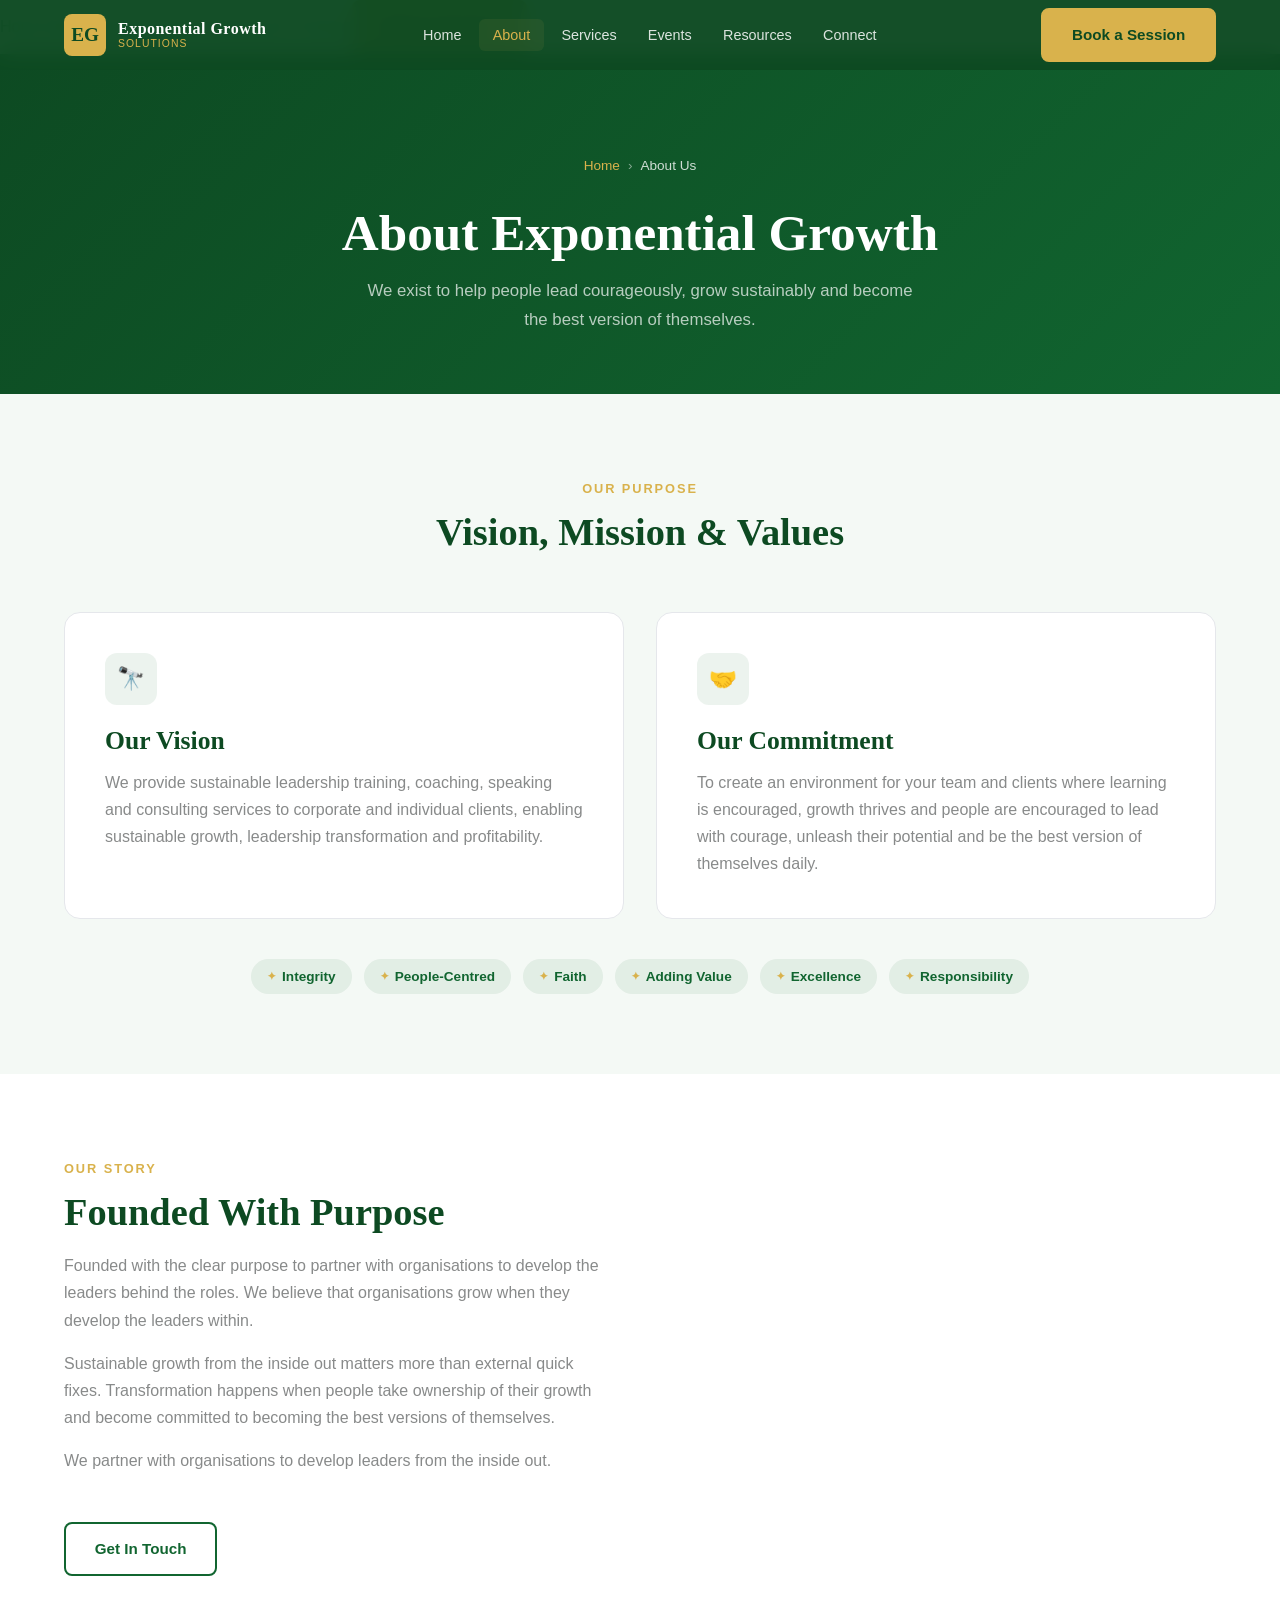
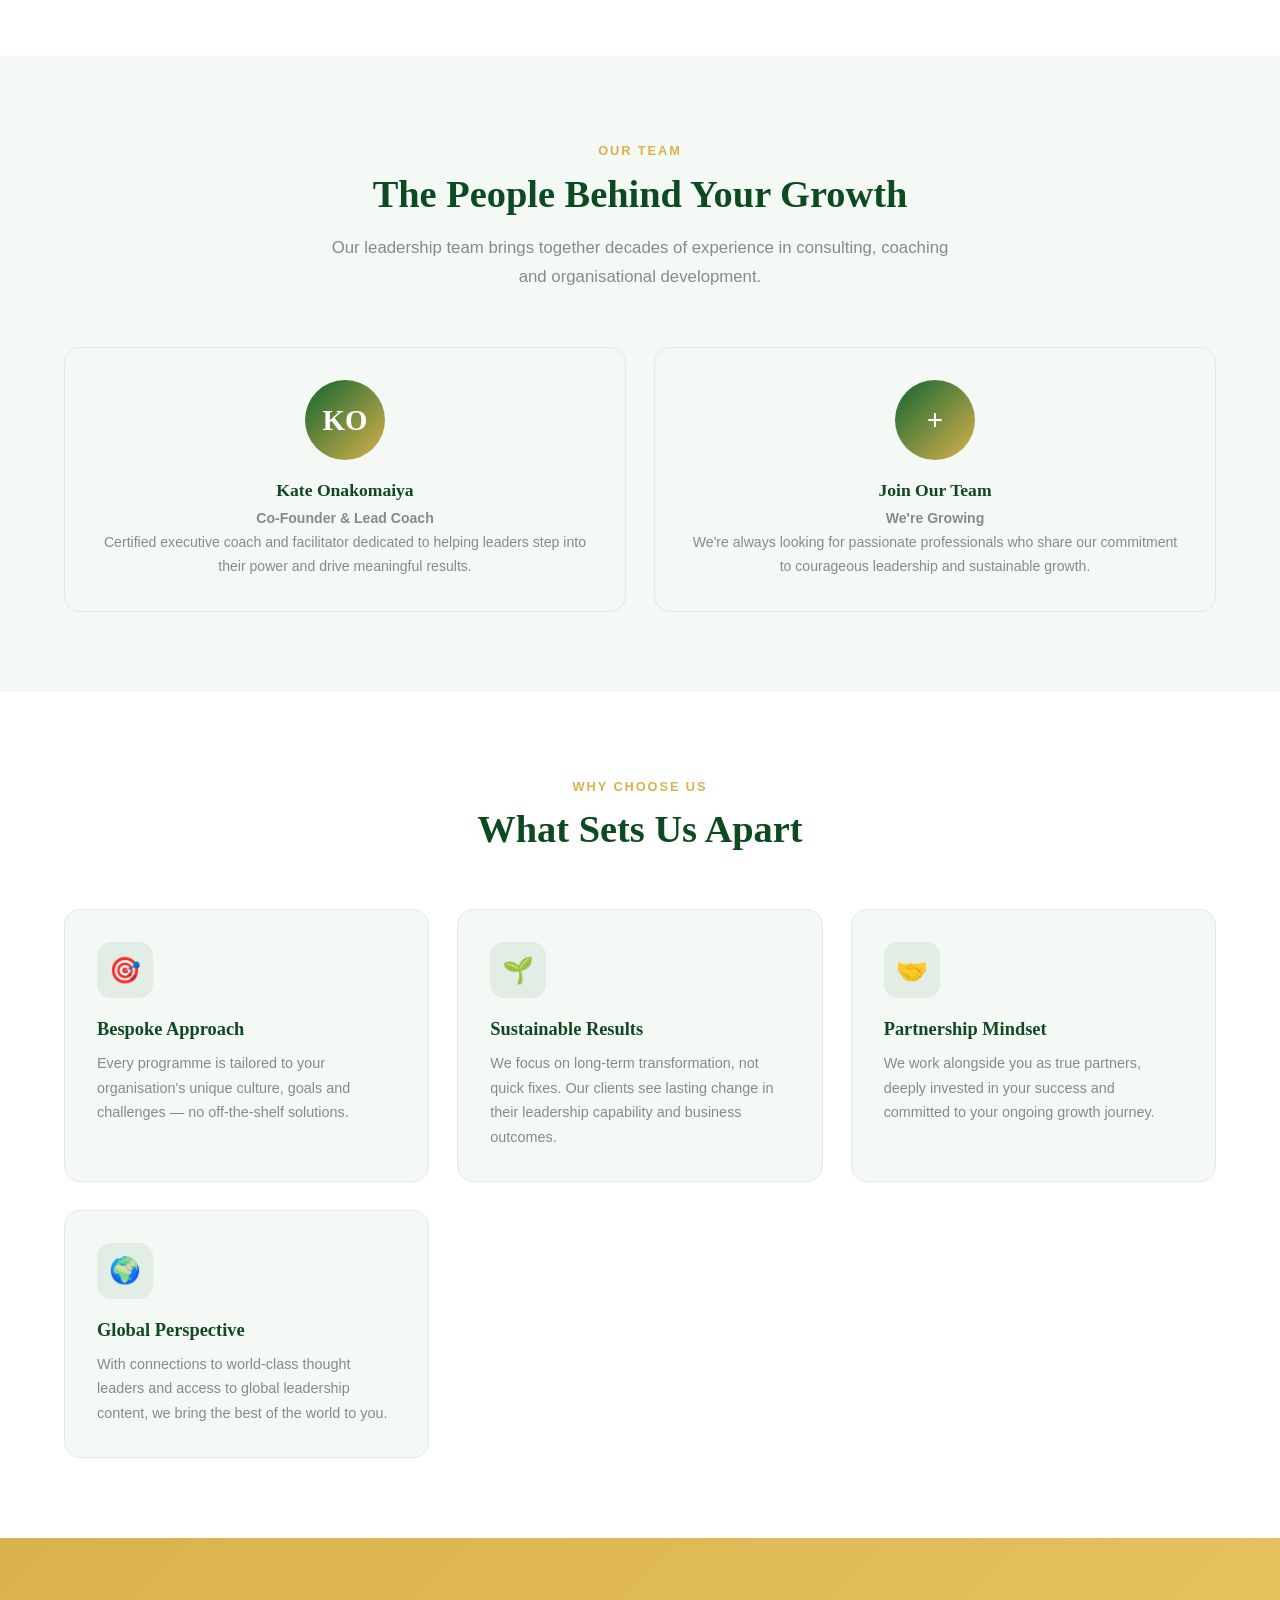
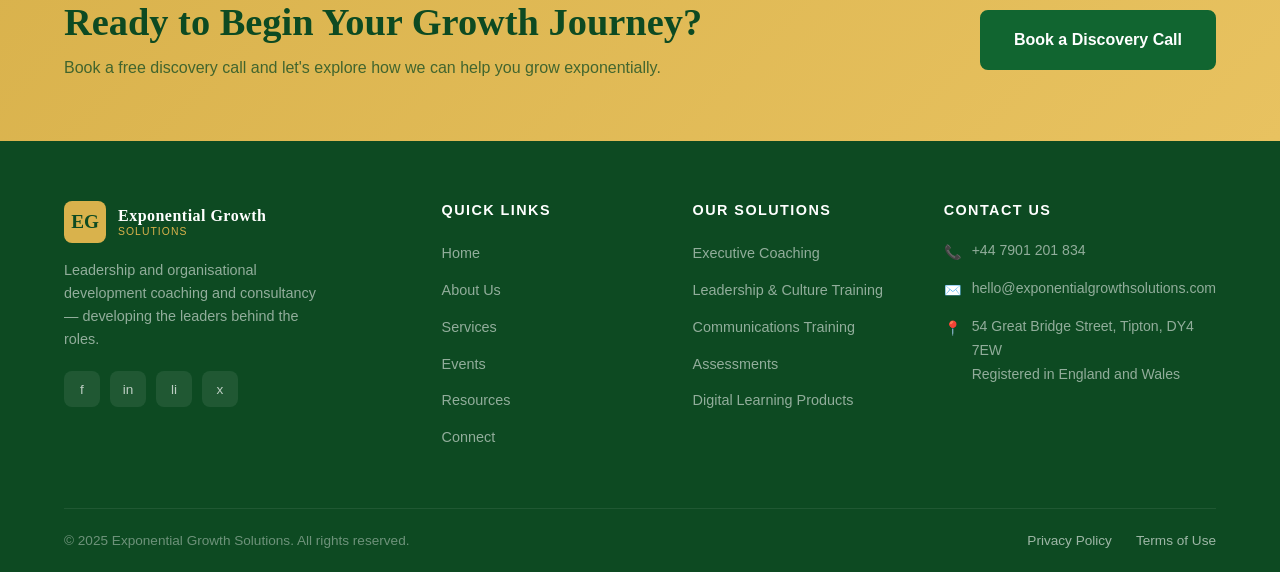
==== about.html @ c7bfa041 "Add .btn-green CSS class with proper hover state; replace inline color styles on CTA buttons Agent-L" ====
<!DOCTYPE html>
<html lang="en">
<head>
  <meta charset="UTF-8" />
  <meta name="viewport" content="width=device-width, initial-scale=1.0" />
  <title>About Us | Exponential Growth Solutions</title>
  <meta name="description" content="Learn about Exponential Growth Solutions – our vision, mission, values and the leadership team dedicated to your growth." />
  <link rel="stylesheet" href="css/styles.css" />
</head>
<body>

  <!-- ===== NAVBAR ===== -->
  <nav class="navbar" role="navigation" aria-label="Main navigation">
    <div class="container nav-inner">
      <a href="index.html" class="nav-logo" aria-label="Exponential Growth Solutions – Home">
        <div class="nav-logo-icon">EG</div>
        <div class="nav-logo-text">
          <span class="nav-logo-name">Exponential Growth</span>
          <span class="nav-logo-sub">Solutions</span>
        </div>
      </a>
      <ul class="nav-links" role="list">
        <li><a href="index.html">Home</a></li>
        <li><a href="about.html">About</a></li>
        <li><a href="services.html">Services</a></li>
        <li><a href="events.html">Events</a></li>
        <li><a href="resources.html">Resources</a></li>
        <li><a href="contact.html">Connect</a></li>
      </ul>
      <a href="book-a-call.html" class="btn btn-primary nav-cta">Book a Session</a>
      <button class="nav-hamburger" aria-label="Toggle mobile menu" aria-expanded="false">
        <span></span><span></span><span></span>
      </button>
    </div>
  </nav>
  <div class="mobile-menu" role="navigation" aria-label="Mobile navigation">
    <a href="index.html">Home</a>
    <a href="about.html">About</a>
    <a href="services.html">Services</a>
    <a href="events.html">Events</a>
    <a href="resources.html">Resources</a>
    <a href="contact.html">Contact</a>
    <a href="book-a-call.html" class="btn btn-primary">Book a Session</a>
  </div>

  <!-- ===== PAGE HEADER ===== -->
  <header class="page-header">
    <div class="container">
      <nav class="breadcrumb" aria-label="Breadcrumb">
        <a href="index.html">Home</a>
        <span aria-hidden="true">›</span>
        <span class="current">About Us</span>
      </nav>
      <h1>About Exponential Growth</h1>
      <p>We exist to help people lead courageously, grow sustainably and become the best version of themselves.</p>
    </div>
  </header>

  <!-- ===== MISSION & VISION ===== -->
  <section class="mission-vision">
    <div class="container">
      <div class="section-header fade-up">
        <span class="section-label">Our Purpose</span>
        <h2>Vision, Mission &amp; Values</h2>
      </div>
      <div class="mv-grid fade-up">
        <div class="mv-card">
          <div class="mv-card-icon">🔭</div>
          <h3>Our Vision</h3>
          <p>We provide sustainable leadership training, coaching, speaking and consulting services to corporate and individual clients, enabling sustainable growth, leadership transformation and profitability.</p>
        </div>
        <div class="mv-card">
          <div class="mv-card-icon">🤝</div>
          <h3>Our Commitment</h3>
          <p>To create an environment for your team and clients where learning is encouraged, growth thrives and people are encouraged to lead with courage, unleash their potential and be the best version of themselves daily.</p>
        </div>
      </div>
      <div class="values-list fade-up" style="margin-top:2.5rem;justify-content:center;">
        <span class="value-badge">Integrity</span>
        <span class="value-badge">People-Centred</span>
        <span class="value-badge">Faith</span>
        <span class="value-badge">Adding Value</span>
        <span class="value-badge">Excellence</span>
        <span class="value-badge">Responsibility</span>
      </div>
    </div>
  </section>

  <!-- ===== OUR STORY ===== -->
  <section class="about-strip" style="background:#fff;">
    <div class="container strip-grid">
      <div class="strip-text fade-up">
        <span class="section-label">Our Story</span>
        <h2>Founded With Purpose</h2>
        <p>
          Founded with the clear purpose to partner with organisations to develop the leaders behind the roles. We believe that organisations grow when they develop the leaders within.
        </p>
        <p>
          Sustainable growth from the inside out matters more than external quick fixes. Transformation happens when people take ownership of their growth and become committed to becoming the best versions of themselves.
        </p>
        <p>
          We partner with organisations to develop leaders from the inside out.
        </p>
        <a href="contact.html" class="btn btn-outline-dark mt-2">Get In Touch</a>
      </div>

    </div>
  </section>

  <!-- ===== TEAM ===== -->
  <section style="background: var(--light); padding: 80px 0;">
    <div class="container">
      <div class="section-header fade-up">
        <span class="section-label">Our Team</span>
        <h2>The People Behind Your Growth</h2>
        <p>Our leadership team brings together decades of experience in consulting, coaching and organisational development.</p>
      </div>
      <div class="team-grid">
        <div class="team-card fade-up">
          <div class="team-avatar">KO</div>
          <h3>Kate Onakomaiya</h3>
          <p class="team-role">Co-Founder &amp; Lead Coach</p>
          <p>Certified executive coach and facilitator dedicated to helping leaders step into their power and drive meaningful results.</p>
        </div>
        <div class="team-card fade-up">
          <div class="team-avatar">+</div>
          <h3>Join Our Team</h3>
          <p class="team-role">We're Growing</p>
          <p>We're always looking for passionate professionals who share our commitment to courageous leadership and sustainable growth.</p>
        </div>
      </div>
    </div>
  </section>

  <!-- ===== WHY US ===== -->
  <section style="background: var(--white); padding: 80px 0;">
    <div class="container">
      <div class="section-header fade-up">
        <span class="section-label">Why Choose Us</span>
        <h2>What Sets Us Apart</h2>
      </div>
      <div class="services-grid">
        <div class="service-card fade-up">
          <div class="service-icon">🎯</div>
          <h3>Bespoke Approach</h3>
          <p>Every programme is tailored to your organisation's unique culture, goals and challenges — no off-the-shelf solutions.</p>
        </div>
        <div class="service-card fade-up">
          <div class="service-icon">🌱</div>
          <h3>Sustainable Results</h3>
          <p>We focus on long-term transformation, not quick fixes. Our clients see lasting change in their leadership capability and business outcomes.</p>
        </div>
        <div class="service-card fade-up">
          <div class="service-icon">🤝</div>
          <h3>Partnership Mindset</h3>
          <p>We work alongside you as true partners, deeply invested in your success and committed to your ongoing growth journey.</p>
        </div>
        <div class="service-card fade-up">
          <div class="service-icon">🌍</div>
          <h3>Global Perspective</h3>
          <p>With connections to world-class thought leaders and access to global leadership content, we bring the best of the world to you.</p>
        </div>
      </div>
    </div>
  </section>

  <!-- ===== CTA ===== -->
  <section class="cta-banner">
    <div class="container cta-inner">
      <div class="cta-text">
        <h2>Ready to Begin Your Growth Journey?</h2>
        <p>Book a free discovery call and let's explore how we can help you grow exponentially.</p>
      </div>
      <div>
        <a href="contact.html" class="btn btn-green" style="font-size:1rem;padding:0.9rem 2rem;">Book a Discovery Call</a>
      </div>
    </div>
  </section>

  <!-- ===== FOOTER ===== -->
  <footer class="footer">
    <div class="container">
      <div class="footer-grid">
        <div class="footer-brand">
          <a href="index.html" class="nav-logo">
            <div class="nav-logo-icon">EG</div>
            <div class="nav-logo-text">
              <span class="nav-logo-name">Exponential Growth</span>
              <span class="nav-logo-sub">Solutions</span>
            </div>
          </a>
          <p>Leadership and organisational development coaching and consultancy — developing the leaders behind the roles.</p>
          <div class="footer-social">
            <a href="#" class="social-link" aria-label="Facebook">f</a>
            <a href="#" class="social-link" aria-label="Instagram">in</a>
            <a href="https://www.linkedin.com/company/exponentialgrowthsolutions" target="_blank" rel="noopener noreferrer" class="social-link" aria-label="LinkedIn">li</a>
            <a href="#" class="social-link" aria-label="Twitter/X">x</a>
          </div>
        </div>
        <div class="footer-col">
          <h4>Quick Links</h4>
          <ul>
            <li><a href="index.html">Home</a></li>
            <li><a href="about.html">About Us</a></li>
            <li><a href="services.html">Services</a></li>
            <li><a href="events.html">Events</a></li>
            <li><a href="resources.html">Resources</a></li>
            <li><a href="contact.html">Connect</a></li>
          </ul>
        </div>
        <div class="footer-col">
          <h4>Our Solutions</h4>
          <ul>
            <li><a href="services.html">Executive Coaching</a></li>
            <li><a href="services.html">Leadership &amp; Culture Training</a></li>
            <li><a href="services.html">Communications Training</a></li>
            <li><a href="services.html">Assessments</a></li>
            <li><a href="services.html">Digital Learning Products</a></li>
          </ul>
        </div>
        <div class="footer-col">
          <h4>Contact Us</h4>
          <div class="footer-contact-item">
            <span class="icon">📞</span>
            <a href="tel:+447901201834" style="color:rgba(255,255,255,0.55)">+44 7901 201 834</a>
          </div>
          <div class="footer-contact-item">
            <span class="icon">✉️</span>
            <a href="mailto:hello@exponentialgrowthsolutions.com" style="color:rgba(255,255,255,0.55)">hello@exponentialgrowthsolutions.com</a>
          </div>
          <div class="footer-contact-item">
            <span class="icon">📍</span>
            <span>54 Great Bridge Street, Tipton, DY4 7EW<br>Registered in England and Wales</span>
          </div>
        </div>
      </div>
      <div class="footer-bottom">
        <p>© 2025 Exponential Growth Solutions. All rights reserved.</p>
        <div style="display:flex;gap:1.5rem;">
          <a href="#">Privacy Policy</a>
          <a href="#">Terms of Use</a>
        </div>
      </div>
    </div>
  </footer>

  <script src="js/main.js"></script>
</body>
</html>
---- css/styles.css ----
/* =============================================
   EXPONENTIAL GROWTH SOLUTIONS LTD
   Main Stylesheet
   ============================================= */

/* ---- CSS Variables ---- */
:root {
  --primary:     #116530;   /* Deep green */
  --primary-dark:#0D4A22;
  --secondary:   #21B6A8;   /* Teal */
  --accent:      #D9B24C;   /* Gold */
  --accent-dark: #B8922C;
  --accent-2:    #A3EBB1;   /* Mid green */
  --accent-3:    #A3EBB1;   /* Light green */
  --light:       #F4F9F5;
  --white:       #FFFFFF;
  --text:        #676969;
  --text-light:  #888A8A;
  --border:      #E5E7EB;
  --success:     #A3EBB1;
  --radius:      8px;
  --shadow:      0 4px 24px rgba(17,101,48,0.12);
  --transition:  0.3s ease;
  --font-main:   'Segoe UI', Arial, sans-serif;
  --font-heading:'Georgia', 'Times New Roman', serif;
}

/* ---- Reset & Base ---- */
*, *::before, *::after { box-sizing: border-box; margin: 0; padding: 0; }
html { scroll-behavior: smooth; }
body {
  font-family: var(--font-main);
  color: var(--text);
  background: var(--white);
  line-height: 1.7;
  font-size: 16px;
}
img { max-width: 100%; display: block; }
a { color: var(--primary); text-decoration: none; transition: color var(--transition); }
a:hover { color: var(--accent); }
ul { list-style: none; }

/* ---- Typography ---- */
h1, h2, h3, h4 {
  font-family: var(--font-heading);
  color: var(--primary-dark);
  line-height: 1.25;
}
h1 { font-size: clamp(2rem, 5vw, 3.2rem); }
h2 { font-size: clamp(1.6rem, 3.5vw, 2.4rem); }
h3 { font-size: clamp(1.2rem, 2.5vw, 1.6rem); }
h4 { font-size: 1.1rem; }
p  { margin-bottom: 1rem; color: var(--text); }
.section-label {
  display: inline-block;
  font-size: 0.8rem;
  font-weight: 700;
  letter-spacing: 0.15em;
  text-transform: uppercase;
  color: var(--accent);
  margin-bottom: 0.5rem;
}

/* ---- Layout ---- */
.container { width: 90%; max-width: 1160px; margin: 0 auto; }
section { padding: 80px 0; }
.section-header { text-align: center; margin-bottom: 56px; }
.section-header h2 { margin-bottom: 1rem; }
.section-header p  { max-width: 640px; margin: 0 auto; color: var(--text-light); font-size: 1.05rem; }

/* ---- Buttons ---- */
.btn {
  display: inline-block;
  padding: 0.75rem 1.8rem;
  border-radius: var(--radius);
  font-weight: 600;
  font-size: 0.95rem;
  cursor: pointer;
  transition: all var(--transition);
  border: 2px solid transparent;
}
.btn-primary {
  background: var(--accent);
  color: var(--primary-dark);
  border-color: var(--accent);
}
.btn-primary:hover {
  background: var(--accent-dark);
  border-color: var(--accent-dark);
  color: var(--white);
  transform: translateY(-2px);
  box-shadow: 0 6px 20px rgba(217,178,76,0.35);
}
.btn-green {
  background: var(--primary);
  color: var(--white);
  border-color: var(--primary);
}
.btn-green:hover {
  background: var(--primary-dark);
  border-color: var(--primary-dark);
  color: var(--white);
  transform: translateY(-2px);
  box-shadow: 0 6px 20px rgba(17,101,48,0.35);
}
.btn-outline {
  background: transparent;
  color: var(--white);
  border-color: var(--white);
}
.btn-outline:hover {
  background: var(--white);
  color: var(--primary);
  transform: translateY(-2px);
}
.btn-outline-dark {
  background: transparent;
  color: var(--primary);
  border-color: var(--primary);
}
.btn-outline-dark:hover {
  background: var(--primary);
  color: var(--white);
  transform: translateY(-2px);
}

/* ---- NAV ---- */
.navbar {
  position: fixed;
  top: 0; left: 0; right: 0;
  z-index: 1000;
  background: rgba(13, 74, 34, 0.97);
  backdrop-filter: blur(10px);
  padding: 0;
  transition: box-shadow var(--transition);
}
.navbar.scrolled { box-shadow: 0 2px 24px rgba(0,0,0,0.25); }
.nav-inner {
  display: flex;
  align-items: center;
  justify-content: space-between;
  height: 70px;
}
.nav-logo {
  display: flex;
  align-items: center;
  gap: 12px;
  text-decoration: none;
}
.nav-logo-icon {
  width: 42px; height: 42px;
  background: var(--accent);
  border-radius: 8px;
  display: flex; align-items: center; justify-content: center;
  font-size: 1.2rem; font-weight: 900;
  color: var(--primary-dark);
  font-family: var(--font-heading);
  flex-shrink: 0;
}
.nav-logo-text { display: flex; flex-direction: column; line-height: 1.2; }
.nav-logo-name {
  font-family: var(--font-heading);
  font-size: 1rem;
  font-weight: 700;
  color: var(--white);
  letter-spacing: 0.03em;
}
.nav-logo-sub {
  font-size: 0.65rem;
  color: var(--accent);
  letter-spacing: 0.1em;
  text-transform: uppercase;
}
.nav-links {
  display: flex;
  align-items: center;
  gap: 0.25rem;
}
.nav-links a {
  color: rgba(255,255,255,0.85);
  font-size: 0.9rem;
  font-weight: 500;
  padding: 0.5rem 0.85rem;
  border-radius: 6px;
  transition: all var(--transition);
}
.nav-links a:hover,
.nav-links a.active {
  color: var(--accent);
  background: rgba(217,178,76,0.08);
}
.nav-cta { margin-left: 0.5rem; }
.nav-hamburger {
  display: none;
  flex-direction: column;
  gap: 5px;
  background: none;
  border: none;
  cursor: pointer;
  padding: 4px;
}
.nav-hamburger span {
  display: block; width: 24px; height: 2px;
  background: var(--white);
  border-radius: 2px;
  transition: all var(--transition);
}
.nav-hamburger.open span:nth-child(1) { transform: translateY(7px) rotate(45deg); }
.nav-hamburger.open span:nth-child(2) { opacity: 0; }
.nav-hamburger.open span:nth-child(3) { transform: translateY(-7px) rotate(-45deg); }

/* ---- HERO ---- */
.hero {
  min-height: 100vh;
  background: linear-gradient(135deg, var(--primary-dark) 0%, var(--primary) 60%, #1a8040 100%);
  display: flex;
  align-items: center;
  position: relative;
  overflow: hidden;
  padding-top: 70px;
}
.hero::before {
  content: '';
  position: absolute;
  inset: 0;
  background: url("data:image/svg+xml,%3Csvg width='60' height='60' viewBox='0 0 60 60' xmlns='http://www.w3.org/2000/svg'%3E%3Cg fill='none' fill-rule='evenodd'%3E%3Cg fill='%23ffffff' fill-opacity='0.03'%3E%3Cpath d='M36 34v-4h-2v4h-4v2h4v4h2v-4h4v-2h-4zm0-30V0h-2v4h-4v2h4v4h2V6h4V4h-4zM6 34v-4H4v4H0v2h4v4h2v-4h4v-2H6zM6 4V0H4v4H0v2h4v4h2V6h4V4H6z'/%3E%3C/g%3E%3C/g%3E%3C/svg%3E");
}
.hero-content {
  position: relative;
  z-index: 1;
  max-width: 760px;
}
.hero-badge {
  display: inline-flex;
  align-items: center;
  gap: 8px;
  background: rgba(217,178,76,0.15);
  border: 1px solid rgba(217,178,76,0.4);
  color: var(--accent);
  font-size: 0.8rem;
  font-weight: 600;
  letter-spacing: 0.08em;
  text-transform: uppercase;
  padding: 0.4rem 1rem;
  border-radius: 50px;
  margin-bottom: 1.5rem;
}
.hero h1 { color: var(--white); margin-bottom: 1.25rem; }
.hero h1 span { color: var(--accent); }
.hero-subtitle {
  font-size: 1.1rem;
  color: rgba(255,255,255,0.75);
  max-width: 600px;
  margin-bottom: 2.5rem;
}
.hero-buttons { display: flex; flex-wrap: wrap; gap: 1rem; margin-bottom: 3rem; }
.hero-stats { display: flex; flex-wrap: wrap; gap: 2.5rem; }
.stat-number {
  font-family: var(--font-heading);
  font-size: 2rem;
  font-weight: 700;
  color: var(--accent);
  line-height: 1;
}
.stat-label {
  font-size: 0.8rem;
  color: rgba(255,255,255,0.6);
  text-transform: uppercase;
  letter-spacing: 0.05em;
}
.hero-graphic {
  position: absolute;
  right: -40px;
  bottom: -40px;
  width: 520px;
  height: 520px;
  border-radius: 50%;
  background: rgba(217,178,76,0.07);
  pointer-events: none;
}
.hero-graphic::before {
  content: '';
  position: absolute;
  inset: 60px;
  border-radius: 50%;
  background: rgba(217,178,76,0.07);
}

/* ---- ABOUT STRIP ---- */
.about-strip { background: var(--light); }
.strip-grid {
  display: grid;
  grid-template-columns: 1fr 1fr;
  gap: 60px;
  align-items: center;
}
.strip-text h2 { margin-bottom: 1rem; }
.strip-text p { color: var(--text-light); }
.values-list { margin-top: 1.5rem; display: flex; flex-wrap: wrap; gap: 0.75rem; }
.value-badge {
  display: inline-flex;
  align-items: center;
  gap: 6px;
  padding: 0.4rem 1rem;
  background: rgba(17,101,48,0.08);
  border-radius: 50px;
  font-size: 0.85rem;
  font-weight: 600;
  color: var(--primary);
}
.value-badge::before { content: '✦'; color: var(--accent); font-size: 0.7rem; }
.quote-card {
  background: var(--primary);
  color: var(--white);
  border-radius: 16px;
  padding: 2.5rem;
  position: relative;
  overflow: hidden;
}
.quote-card::before {
  content: '\201C';
  position: absolute;
  top: -20px; left: 20px;
  font-size: 8rem;
  font-family: var(--font-heading);
  color: rgba(217,178,76,0.2);
  line-height: 1;
}
.quote-text {
  font-family: var(--font-heading);
  font-size: 1.1rem;
  font-style: italic;
  color: rgba(255,255,255,0.92);
  line-height: 1.7;
  margin-bottom: 1.5rem;
  position: relative;
  z-index: 1;
}
.quote-author {
  display: flex;
  align-items: center;
  gap: 12px;
}
.quote-avatar {
  width: 48px; height: 48px;
  border-radius: 50%;
  background: var(--accent);
  display: flex; align-items: center; justify-content: center;
  font-weight: 700;
  color: var(--primary-dark);
  font-size: 1.1rem;
  flex-shrink: 0;
}
.quote-name { font-weight: 600; color: var(--white); font-size: 0.9rem; }
.quote-role { font-size: 0.8rem; color: var(--accent); }

/* ---- SERVICES ---- */
.services { background: var(--white); }
.services-grid {
  display: grid;
  grid-template-columns: repeat(auto-fit, minmax(280px, 1fr));
  gap: 28px;
}
.service-card {
  background: var(--light);
  border-radius: 16px;
  padding: 2rem;
  transition: all var(--transition);
  border: 1px solid var(--border);
  position: relative;
  overflow: hidden;
}
.service-card::before {
  content: '';
  position: absolute;
  bottom: 0; left: 0; right: 0;
  height: 4px;
  background: linear-gradient(90deg, var(--primary), var(--accent));
  transform: scaleX(0);
  transform-origin: left;
  transition: transform var(--transition);
}
.service-card:hover {
  transform: translateY(-6px);
  box-shadow: var(--shadow);
  border-color: transparent;
}
.service-card:hover::before { transform: scaleX(1); }
.service-icon {
  width: 56px; height: 56px;
  border-radius: 14px;
  background: rgba(17,101,48,0.08);
  display: flex; align-items: center; justify-content: center;
  font-size: 1.6rem;
  margin-bottom: 1.25rem;
  transition: background var(--transition);
}
.service-card:hover .service-icon {
  background: rgba(17,101,48,0.14);
}
.service-card h3 { margin-bottom: 0.6rem; font-size: 1.15rem; }
.service-card p { color: var(--text-light); font-size: 0.9rem; margin-bottom: 0; }

/* ---- EVENTS ---- */
.events { background: var(--light); }
.events-grid {
  display: grid;
  grid-template-columns: repeat(auto-fit, minmax(300px, 1fr));
  gap: 24px;
}
.event-card {
  background: var(--white);
  border-radius: 16px;
  overflow: hidden;
  box-shadow: 0 2px 12px rgba(0,0,0,0.06);
  transition: all var(--transition);
  border: 1px solid var(--border);
}
.event-card:hover { transform: translateY(-4px); box-shadow: var(--shadow); }
.event-header {
  background: linear-gradient(135deg, var(--primary) 0%, var(--primary-dark) 100%);
  padding: 1.5rem 1.75rem;
  display: flex;
  align-items: center;
  gap: 1rem;
}
.event-icon {
  width: 48px; height: 48px;
  background: rgba(217,178,76,0.2);
  border-radius: 12px;
  display: flex; align-items: center; justify-content: center;
  font-size: 1.4rem;
  flex-shrink: 0;
}
.event-title { color: var(--white); font-size: 1rem; font-weight: 600; margin-bottom: 2px; }
.event-freq  { font-size: 0.78rem; color: var(--accent); font-weight: 500; }
.event-body  { padding: 1.25rem 1.75rem; }
.event-body p { color: var(--text-light); font-size: 0.9rem; margin-bottom: 0; }

/* ---- TESTIMONIALS ---- */
.testimonials { background: var(--primary-dark); }
.testimonials .section-header h2 { color: var(--white); }
.testimonials .section-header p   { color: rgba(255,255,255,0.6); }
.testimonials .section-label       { color: var(--accent); }
.testimonials-grid {
  display: grid;
  grid-template-columns: repeat(auto-fit, minmax(280px, 1fr));
  gap: 24px;
}
.testi-card {
  background: rgba(255,255,255,0.05);
  border: 1px solid rgba(255,255,255,0.1);
  border-radius: 16px;
  padding: 2rem;
  transition: all var(--transition);
}
.testi-card:hover {
  background: rgba(255,255,255,0.08);
  transform: translateY(-4px);
}
.testi-stars { color: var(--accent); font-size: 1rem; margin-bottom: 1rem; letter-spacing: 2px; }
.testi-text {
  font-style: italic;
  color: rgba(255,255,255,0.85);
  font-size: 0.95rem;
  line-height: 1.7;
  margin-bottom: 1.5rem;
}
.testi-author { display: flex; align-items: center; gap: 12px; }
.testi-avatar {
  width: 44px; height: 44px;
  border-radius: 50%;
  background: var(--accent);
  display: flex; align-items: center; justify-content: center;
  font-weight: 700;
  color: var(--primary-dark);
  font-size: 0.9rem;
  flex-shrink: 0;
}
.testi-name  { color: var(--white); font-weight: 600; font-size: 0.9rem; }
.testi-role  { color: rgba(255,255,255,0.5); font-size: 0.8rem; }

/* ---- NEWSLETTER / CTA BANNER ---- */
.cta-banner {
  background: linear-gradient(135deg, var(--accent) 0%, #E8C260 100%);
  padding: 60px 0;
}
.cta-inner {
  display: flex;
  align-items: center;
  justify-content: space-between;
  gap: 2rem;
  flex-wrap: wrap;
}
.cta-text h2 { color: var(--primary-dark); margin-bottom: 0.5rem; }
.cta-text p  { color: rgba(13,74,34,0.75); margin-bottom: 0; }
.newsletter-form {
  display: flex;
  gap: 0.75rem;
  flex-wrap: wrap;
  min-width: 300px;
}
.newsletter-form input {
  flex: 1;
  min-width: 220px;
  padding: 0.75rem 1.25rem;
  border-radius: var(--radius);
  border: none;
  font-size: 0.95rem;
  outline: none;
  box-shadow: 0 2px 8px rgba(0,0,0,0.1);
}
.newsletter-form button {
  padding: 0.75rem 1.5rem;
  border-radius: var(--radius);
  background: var(--primary);
  color: var(--white);
  border: none;
  font-weight: 600;
  font-size: 0.9rem;
  cursor: pointer;
  transition: background var(--transition);
}
.newsletter-form button:hover { background: var(--primary-dark); }
.success-msg {
  display: none;
  background: var(--success);
  color: var(--white);
  padding: 0.6rem 1.2rem;
  border-radius: var(--radius);
  font-size: 0.9rem;
  font-weight: 600;
}

/* ---- BOOK A CALL PAGE ---- */
.bac-layout {
  display: grid;
  grid-template-columns: 1fr 1fr;
  min-height: calc(100vh - 70px);
  margin-top: 70px;
}
.bac-left {
  background: #5E7E8A;
  padding: 80px 64px;
  display: flex;
  align-items: center;
}
.bac-left-inner { max-width: 520px; }
.bac-heading {
  color: var(--white);
  font-size: clamp(1.8rem, 3vw, 2.6rem);
  margin-bottom: 1rem;
}
.bac-intro {
  color: rgba(255,255,255,0.8);
  font-size: 1.05rem;
  margin-bottom: 2.5rem;
}
.bac-steps { display: flex; flex-direction: column; gap: 1.75rem; }
.bac-step { }
.bac-step-title {
  font-weight: 700;
  font-size: 1.1rem;
  color: var(--white);
  margin-bottom: 0.35rem;
  line-height: 1.4;
}
.bac-chevron {
  color: var(--accent);
  margin-right: 0.25rem;
  font-style: normal;
}
.bac-step-desc {
  color: rgba(255,255,255,0.75);
  font-size: 0.975rem;
  margin: 0;
  padding-left: 1.6rem;
}
.bac-right {
  background: #EEF2F4;
  padding: 60px 48px;
  display: flex;
  align-items: flex-start;
  justify-content: center;
  overflow-y: auto;
}
.bac-card {
  background: var(--white);
  border-radius: 16px;
  box-shadow: 0 12px 48px rgba(0,0,0,0.15);
  padding: 2.5rem;
  width: 100%;
  max-width: 680px;
}
.bac-card-header {
  display: flex;
  align-items: center;
  gap: 1rem;
  margin-bottom: 1.25rem;
}
.bac-card-logo {
  width: 52px;
  height: 52px;
  border-radius: 50%;
  background: var(--primary);
  color: var(--white);
  font-weight: 700;
  font-size: 1rem;
  display: flex;
  align-items: center;
  justify-content: center;
  flex-shrink: 0;
}
.bac-card-org {
  font-size: 0.8rem;
  font-weight: 600;
  color: var(--accent);
  text-transform: uppercase;
  letter-spacing: 0.1em;
  margin: 0 0 0.2rem;
}
.bac-card-title {
  font-size: 1.3rem;
  color: var(--primary-dark);
  margin: 0;
}
.bac-card-meta {
  list-style: none;
  padding: 0;
  margin: 0 0 1.25rem;
  display: flex;
  flex-direction: column;
  gap: 0.5rem;
}
.bac-card-meta li {
  display: flex;
  align-items: flex-start;
  gap: 0.6rem;
  font-size: 0.9rem;
  color: var(--text-light);
}
.bac-meta-icon { flex-shrink: 0; }
.bac-card-desc {
  font-size: 0.9rem;
  color: var(--text-light);
  margin-bottom: 1.25rem;
  line-height: 1.65;
}
.bac-divider {
  border: none;
  border-top: 1px solid var(--border);
  margin-bottom: 1.5rem;
}
@media (max-width: 900px) {
  .bac-layout { grid-template-columns: 1fr; min-height: auto; }
  .bac-left { padding: 60px 32px; }
  .bac-right { padding: 48px 24px; }
  .bac-card { max-width: 100%; }
}
@media (max-width: 520px) {
  .bac-left { padding: 48px 20px; }
  .bac-right { padding: 32px 16px; }
  .bac-card { padding: 1.75rem 1.25rem; }
}

/* ---- CONTACT SECTION ---- */
/* ---- Call Steps (timeline on left of booking form) ---- */
.call-steps-list {
  list-style: none;
  padding: 0;
  margin: 0 0 2rem;
  position: relative;
}
.call-steps-list::before {
  content: '';
  position: absolute;
  top: 1.375rem;
  bottom: 1.375rem;
  left: 1.375rem;
  width: 2px;
  background: var(--border);
}
.call-step-item {
  display: flex;
  gap: 1rem;
  align-items: flex-start;
  padding-bottom: 1.75rem;
  position: relative;
}
.call-step-item:last-child { padding-bottom: 0; }
.call-step-num {
  width: 2.75rem;
  height: 2.75rem;
  border-radius: 50%;
  background: var(--primary);
  color: var(--white);
  font-size: 0.95rem;
  font-weight: 700;
  display: flex;
  align-items: center;
  justify-content: center;
  flex-shrink: 0;
  position: relative;
  z-index: 1;
}
.call-step-body { padding-top: 0.4rem; }
.call-step-body strong {
  display: block;
  color: var(--primary-dark);
  font-family: var(--font-heading);
  font-size: 0.95rem;
  margin-bottom: 0.25rem;
}
.call-step-body p { font-size: 0.875rem; color: var(--text-light); margin: 0; line-height: 1.5; }

.contact-section { background: var(--white); }
.contact-grid {
  display: grid;
  grid-template-columns: 1fr 1.4fr;
  gap: 60px;
}
.contact-info h3 { margin-bottom: 1.25rem; }
.contact-detail {
  display: flex;
  align-items: flex-start;
  gap: 14px;
  margin-bottom: 1.5rem;
}
.contact-icon {
  width: 44px; height: 44px;
  background: rgba(17,101,48,0.08);
  border-radius: 10px;
  display: flex; align-items: center; justify-content: center;
  font-size: 1.1rem;
  flex-shrink: 0;
}
.contact-detail-text strong { display: block; font-weight: 600; color: var(--text); font-size: 0.85rem; text-transform: uppercase; letter-spacing: 0.05em; }
.contact-detail-text span   { color: var(--text-light); font-size: 0.9rem; }
.contact-form-wrap {
  background: var(--light);
  border-radius: 20px;
  padding: 2.5rem;
}
.contact-form-wrap h3 { margin-bottom: 1.5rem; }
.form-group { margin-bottom: 1.25rem; }
.form-row { display: grid; grid-template-columns: 1fr 1fr; gap: 1.25rem; }
.form-group label {
  display: block;
  font-size: 0.85rem;
  font-weight: 600;
  color: var(--text);
  margin-bottom: 0.4rem;
}
.form-group input,
.form-group select,
.form-group textarea {
  width: 100%;
  padding: 0.75rem 1rem;
  border: 1.5px solid var(--border);
  border-radius: var(--radius);
  font-size: 0.95rem;
  font-family: var(--font-main);
  color: var(--text);
  background: var(--white);
  transition: border-color var(--transition);
  outline: none;
}
.form-group input:focus,
.form-group select:focus,
.form-group textarea:focus { border-color: var(--primary); box-shadow: 0 0 0 3px rgba(17,101,48,0.08); }
.form-group textarea { resize: vertical; min-height: 120px; }
.form-submit { width: 100%; padding: 0.9rem; font-size: 1rem; }
.form-success {
  display: none;
  text-align: center;
  padding: 2rem;
}
.form-success .check { font-size: 3rem; margin-bottom: 0.75rem; }
.form-success h4 { color: var(--success); margin-bottom: 0.5rem; }
.form-success p  { color: var(--text-light); font-size: 0.9rem; }

/* ---- PAGE HEADER (inner pages) ---- */
.page-header {
  background: linear-gradient(135deg, var(--primary-dark) 0%, var(--primary) 100%);
  padding: 100px 0 60px;
  text-align: center;
}
.page-header h1 { color: var(--white); margin-bottom: 0.75rem; }
.page-header p   { color: rgba(255,255,255,0.7); font-size: 1.05rem; max-width: 560px; margin: 0 auto; }
.breadcrumb {
  display: flex;
  justify-content: center;
  align-items: center;
  gap: 0.5rem;
  margin-bottom: 1.5rem;
  font-size: 0.85rem;
}
.breadcrumb a   { color: var(--accent); }
.breadcrumb span { color: rgba(255,255,255,0.5); }
.breadcrumb .current { color: rgba(255,255,255,0.8); }

/* ---- FOOTER ---- */
.footer {
  background: var(--primary-dark);
  padding: 60px 0 0;
}
.footer-grid {
  display: grid;
  grid-template-columns: 1.6fr 1fr 1fr 1fr;
  gap: 40px;
  margin-bottom: 48px;
}
.footer-brand .nav-logo { margin-bottom: 1rem; }
.footer-brand p { color: rgba(255,255,255,0.55); font-size: 0.9rem; max-width: 260px; line-height: 1.6; }
.footer-social { display: flex; gap: 10px; margin-top: 1.25rem; }
.social-link {
  width: 36px; height: 36px;
  background: rgba(255,255,255,0.08);
  border-radius: 8px;
  display: flex; align-items: center; justify-content: center;
  color: rgba(255,255,255,0.7);
  font-size: 0.85rem;
  transition: all var(--transition);
}
.social-link:hover { background: var(--accent); color: var(--primary-dark); }
.footer-col h4 { color: var(--white); font-family: var(--font-main); font-size: 0.9rem; font-weight: 700; text-transform: uppercase; letter-spacing: 0.1em; margin-bottom: 1.25rem; }
.footer-col ul li { margin-bottom: 0.6rem; }
.footer-col ul li a { color: rgba(255,255,255,0.55); font-size: 0.9rem; transition: color var(--transition); }
.footer-col ul li a:hover { color: var(--accent); }
.footer-contact-item {
  display: flex;
  gap: 10px;
  margin-bottom: 0.75rem;
  align-items: flex-start;
  color: rgba(255,255,255,0.55);
  font-size: 0.88rem;
}
.footer-contact-item .icon { color: var(--accent); flex-shrink: 0; margin-top: 2px; }
.footer-bottom {
  border-top: 1px solid rgba(255,255,255,0.08);
  padding: 1.25rem 0;
  display: flex;
  justify-content: space-between;
  align-items: center;
  flex-wrap: wrap;
  gap: 1rem;
}
.footer-bottom p { color: rgba(255,255,255,0.4); font-size: 0.85rem; margin-bottom: 0; }
.footer-bottom a { color: rgba(255,255,255,0.6); font-size: 0.85rem; }
.footer-bottom a:hover { color: var(--accent); }

/* ---- ABOUT PAGE ---- */
.team-grid {
  display: grid;
  grid-template-columns: repeat(auto-fit, minmax(240px, 1fr));
  gap: 28px;
}
.team-card {
  background: var(--light);
  border-radius: 16px;
  padding: 2rem;
  text-align: center;
  transition: all var(--transition);
  border: 1px solid var(--border);
}
.team-card:hover { transform: translateY(-6px); box-shadow: var(--shadow); border-color: transparent; }
.team-avatar {
  width: 80px; height: 80px;
  border-radius: 50%;
  background: linear-gradient(135deg, var(--primary) 0%, var(--accent) 100%);
  display: flex; align-items: center; justify-content: center;
  font-size: 1.8rem;
  font-weight: 700;
  color: var(--white);
  margin: 0 auto 1.25rem;
  font-family: var(--font-heading);
}
.team-card h3 { margin-bottom: 0.3rem; font-size: 1.1rem; }
.team-role     { color: var(--accent); font-size: 0.85rem; font-weight: 600; margin-bottom: 0.75rem; }
.team-card p   { color: var(--text-light); font-size: 0.88rem; margin-bottom: 0; }
.mission-vision { background: var(--light); }
.mv-grid { display: grid; grid-template-columns: 1fr 1fr; gap: 32px; }
.mv-card {
  background: var(--white);
  border-radius: 16px;
  padding: 2.5rem;
  border: 1px solid var(--border);
}
.mv-card-icon {
  width: 52px; height: 52px;
  background: rgba(17,101,48,0.08);
  border-radius: 12px;
  display: flex; align-items: center; justify-content: center;
  font-size: 1.4rem;
  margin-bottom: 1.25rem;
}
.mv-card h3 { margin-bottom: 0.75rem; }
.mv-card p  { color: var(--text-light); margin-bottom: 0; }

/* ---- SERVICES PAGE ---- */
.services-detail { background: var(--white); }
.service-detail-grid {
  display: grid;
  grid-template-columns: repeat(auto-fit, minmax(320px, 1fr));
  gap: 32px;
}
.service-detail-card {
  background: var(--light);
  border-radius: 16px;
  padding: 2.5rem;
  border: 1px solid var(--border);
  transition: all var(--transition);
}
.service-detail-card:hover { box-shadow: var(--shadow); border-color: transparent; }
.service-detail-card h3 { margin: 1.25rem 0 0.75rem; }
.service-detail-card p  { color: var(--text-light); margin-bottom: 1.25rem; }
.service-features { display: flex; flex-direction: column; gap: 8px; }
.feature-item {
  display: flex; align-items: center; gap: 10px;
  font-size: 0.9rem; color: var(--text);
}
.feature-item::before { content: '✓'; color: var(--success); font-weight: 700; flex-shrink: 0; }

/* ---- EVENTS PAGE ---- */
.events-list { background: var(--white); }
.events-full-grid {
  display: grid;
  grid-template-columns: repeat(auto-fit, minmax(340px, 1fr));
  gap: 28px;
}
.event-full-card {
  background: var(--light);
  border-radius: 16px;
  overflow: hidden;
  border: 1px solid var(--border);
  transition: all var(--transition);
}
.event-full-card:hover { box-shadow: var(--shadow); border-color: transparent; }
.event-full-header {
  background: linear-gradient(135deg, var(--primary) 0%, var(--primary-dark) 100%);
  padding: 1.75rem;
  display: flex;
  align-items: flex-start;
  gap: 1rem;
}
.event-full-icon {
  width: 56px; height: 56px;
  background: rgba(217,178,76,0.2);
  border-radius: 12px;
  display: flex; align-items: center; justify-content: center;
  font-size: 1.6rem;
  flex-shrink: 0;
}
.event-full-title  { color: var(--white); font-size: 1.05rem; font-weight: 700; margin-bottom: 4px; font-family: var(--font-heading); }
.event-full-freq   { font-size: 0.8rem; color: var(--accent); font-weight: 600; }
.event-full-body   { padding: 1.75rem; }
.event-full-body p { color: var(--text-light); font-size: 0.9rem; margin-bottom: 1.25rem; }
.event-tags { display: flex; flex-wrap: wrap; gap: 0.5rem; }
.event-tag {
  display: inline-block;
  padding: 0.3rem 0.75rem;
  background: rgba(17,101,48,0.08);
  color: var(--primary);
  font-size: 0.78rem;
  font-weight: 600;
  border-radius: 50px;
}
.book-cta { background: var(--primary); text-align: center; padding: 80px 0; }
.book-cta h2 { color: var(--white); margin-bottom: 1rem; }
.book-cta p  { color: rgba(255,255,255,0.7); max-width: 560px; margin: 0 auto 2rem; }

/* ---- FAQs ---- */
.faqs { background: var(--light); }
.faq-list { max-width: 760px; margin: 0 auto; display: flex; flex-direction: column; gap: 12px; }
.faq-item {
  background: var(--white);
  border-radius: 12px;
  border: 1px solid var(--border);
  overflow: hidden;
}
.faq-question {
  width: 100%;
  display: flex;
  align-items: center;
  justify-content: space-between;
  padding: 1.25rem 1.5rem;
  background: none;
  border: none;
  cursor: pointer;
  font-size: 0.95rem;
  font-weight: 600;
  color: var(--text);
  text-align: left;
  gap: 1rem;
  transition: background var(--transition);
}
.faq-question:hover { background: var(--light); }
.faq-arrow {
  flex-shrink: 0;
  width: 24px; height: 24px;
  background: rgba(17,101,48,0.08);
  border-radius: 50%;
  display: flex; align-items: center; justify-content: center;
  font-size: 0.75rem;
  color: var(--primary);
  transition: transform var(--transition);
}
.faq-item.open .faq-arrow { transform: rotate(180deg); }
.faq-answer {
  max-height: 0;
  overflow: hidden;
  transition: max-height 0.35s ease;
}
.faq-answer-inner {
  padding: 0 1.5rem 1.25rem;
  color: var(--text-light);
  font-size: 0.9rem;
  line-height: 1.7;
}

/* ---- UTILITY ---- */
.text-center { text-align: center; }
.text-accent  { color: var(--accent) !important; }
.bg-light     { background: var(--light); }
.mt-2 { margin-top: 2rem; }

/* ---- ANIMATIONS ---- */
.fade-up {
  opacity: 0;
  transform: translateY(28px);
  transition: opacity 0.6s ease, transform 0.6s ease;
}
.fade-up.visible {
  opacity: 1;
  transform: translateY(0);
}

/* ---- RESPONSIVE ---- */
@media (max-width: 1024px) {
  .footer-grid { grid-template-columns: 1fr 1fr; }
  .contact-grid { grid-template-columns: 1fr; gap: 40px; }
  .strip-grid { grid-template-columns: 1fr; gap: 40px; }
  .mv-grid { grid-template-columns: 1fr; }
}
@media (max-width: 768px) {
  section { padding: 60px 0; }
  .nav-links, .nav-cta { display: none; }
  .nav-hamburger { display: flex; }
  .mobile-menu {
    display: none;
    position: fixed;
    top: 70px; left: 0; right: 0; bottom: 0;
    background: var(--primary-dark);
    padding: 2rem;
    flex-direction: column;
    gap: 0.5rem;
    overflow-y: auto;
    z-index: 999;
  }
  .mobile-menu.open { display: flex; }
  .mobile-menu a {
    color: rgba(255,255,255,0.9);
    font-size: 1.1rem;
    padding: 0.75rem 0;
    border-bottom: 1px solid rgba(255,255,255,0.07);
    display: block;
  }
  .mobile-menu a:hover { color: var(--accent); }
  .mobile-menu .btn { margin-top: 1rem; text-align: center; color: var(--primary-dark); }
  .footer-grid { grid-template-columns: 1fr 1fr; }
  .cta-inner { flex-direction: column; text-align: center; }
  .hero-stats { gap: 1.5rem; }
  .form-row { grid-template-columns: 1fr; }
  .footer-bottom { flex-direction: column; text-align: center; }
}
@media (max-width: 480px) {
  .footer-grid { grid-template-columns: 1fr; }
  .services-grid { grid-template-columns: 1fr; }
  .hero-buttons { flex-direction: column; }
  .hero-buttons .btn { text-align: center; }
}
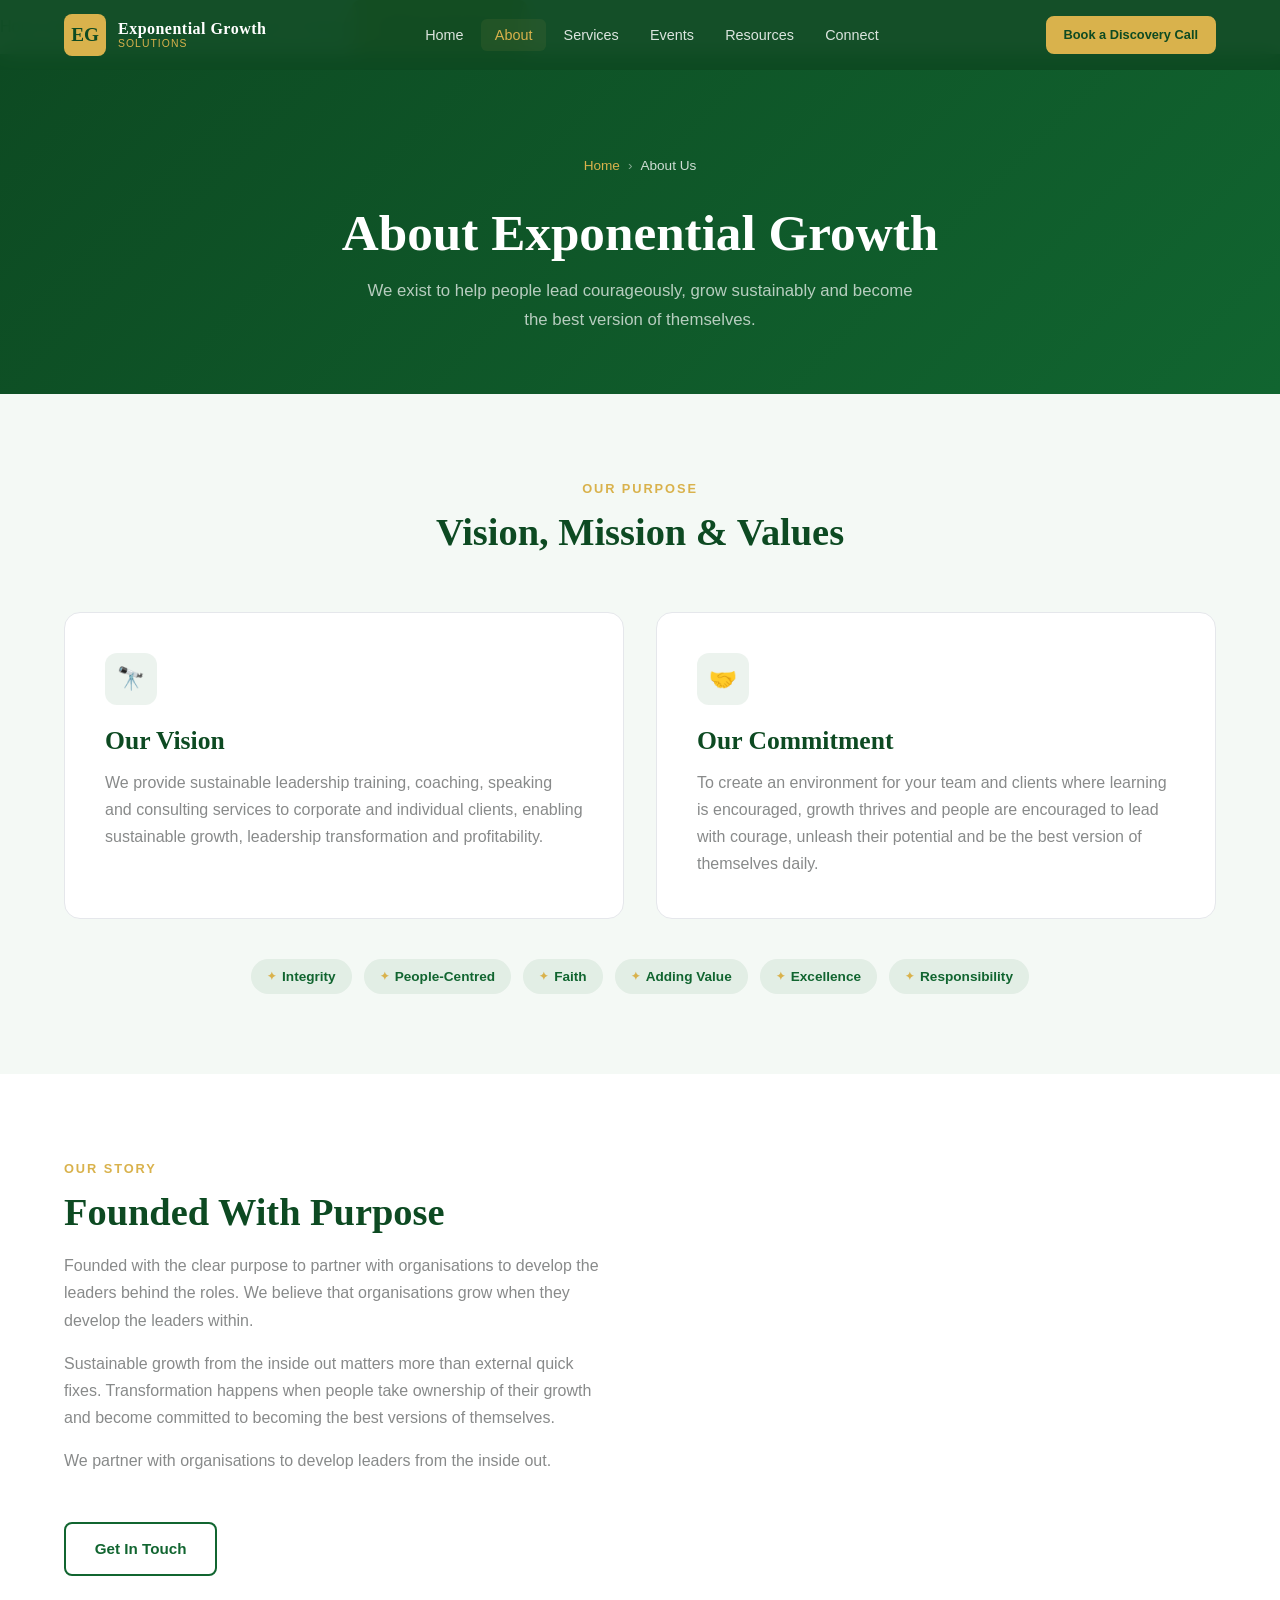
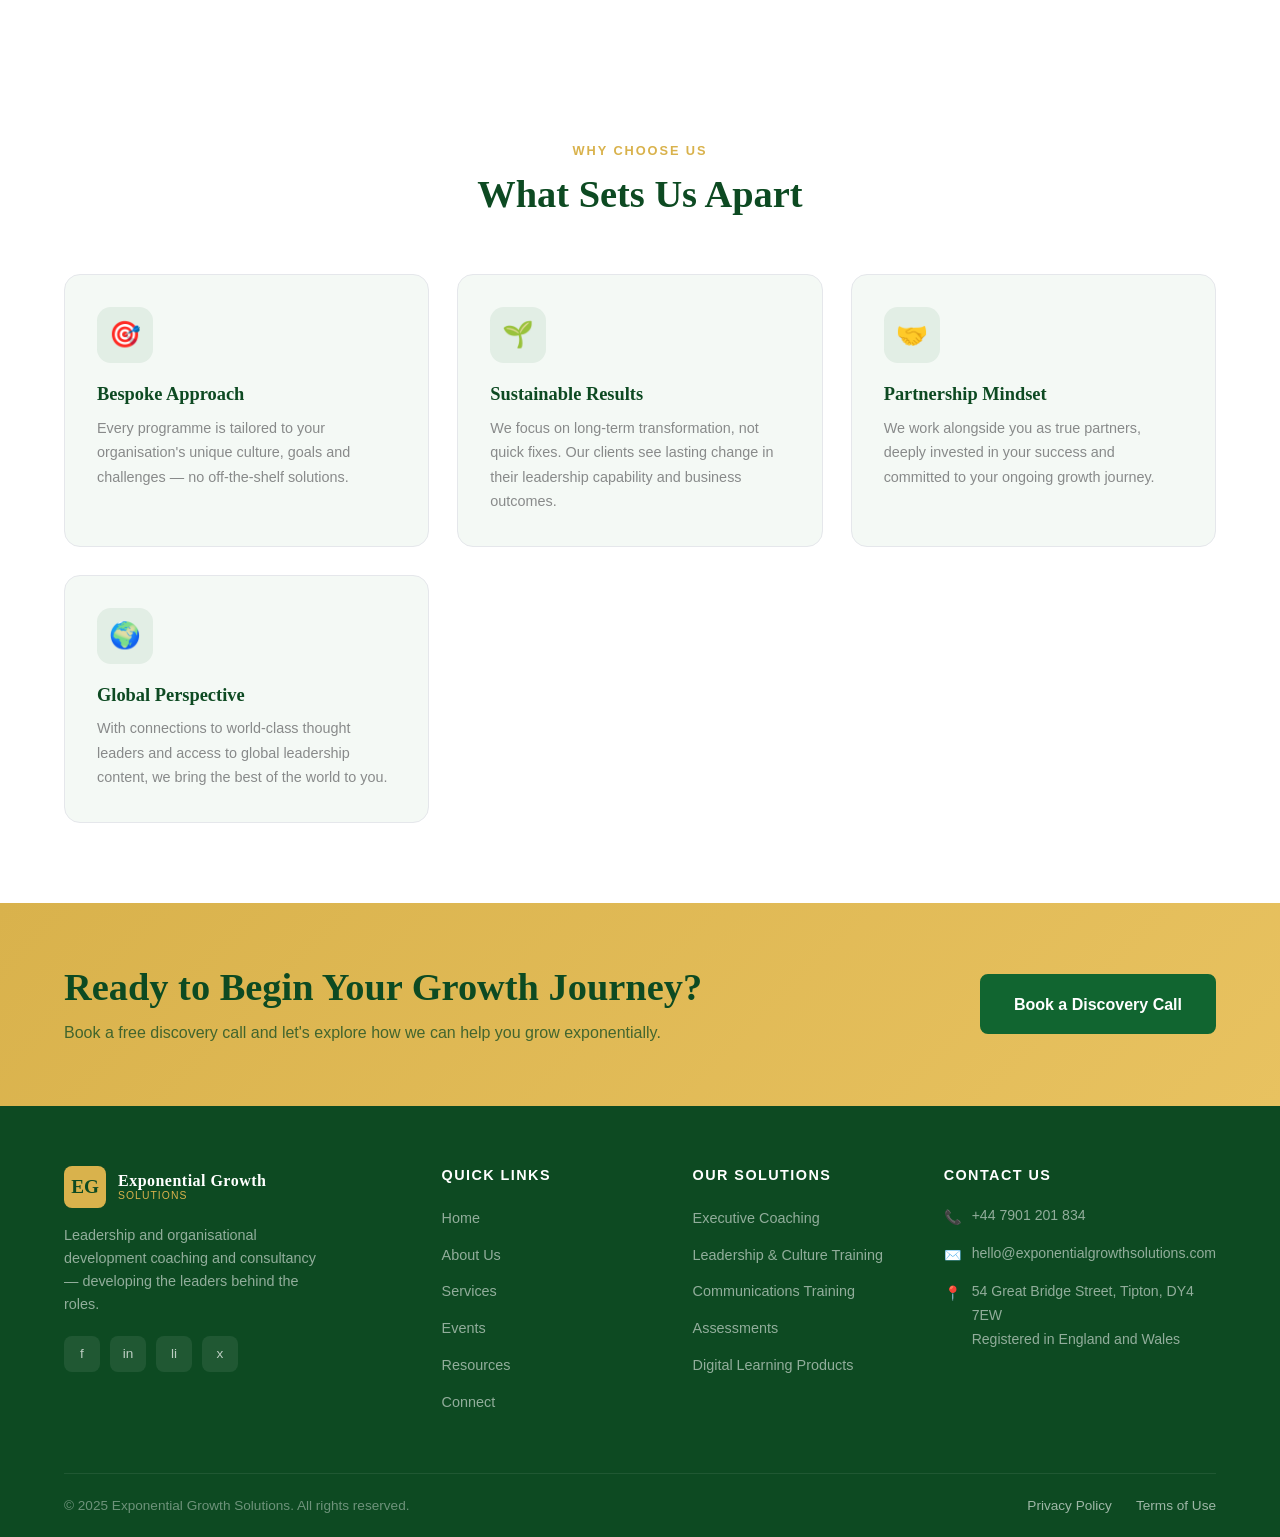
==== commit bd7b009e: "Merge pull request #17 from InadeAfricaGuy/copilot/change-button-color-to-green Make CTA section but" ====
--- a/about.html
+++ b/about.html
@@ -27,7 +27,7 @@
         <li><a href="resources.html">Resources</a></li>
         <li><a href="contact.html">Connect</a></li>
       </ul>
-      <a href="book-a-call.html" class="btn btn-primary nav-cta">Book a Session</a>
+      <a href="book-a-call.html" class="btn btn-primary nav-cta">Book a Discovery Call</a>
       <button class="nav-hamburger" aria-label="Toggle mobile menu" aria-expanded="false">
         <span></span><span></span><span></span>
       </button>
@@ -108,6 +108,7 @@
   </section>
 
   <!-- ===== TEAM ===== -->
+  <!--
   <section style="background: var(--light); padding: 80px 0;">
     <div class="container">
       <div class="section-header fade-up">
@@ -131,6 +132,7 @@
       </div>
     </div>
   </section>
+  -->
 
   <!-- ===== WHY US ===== -->
   <section style="background: var(--white); padding: 80px 0;">
--- a/css/styles.css
+++ b/css/styles.css
@@ -189,7 +189,7 @@
   color: var(--accent);
   background: rgba(217,178,76,0.08);
 }
-.nav-cta { margin-left: 0.5rem; }
+.nav-cta { margin-left: 0.5rem; padding: 0.4rem 1rem; font-size: 0.8rem; }
 .nav-hamburger {
   display: none;
   flex-direction: column;
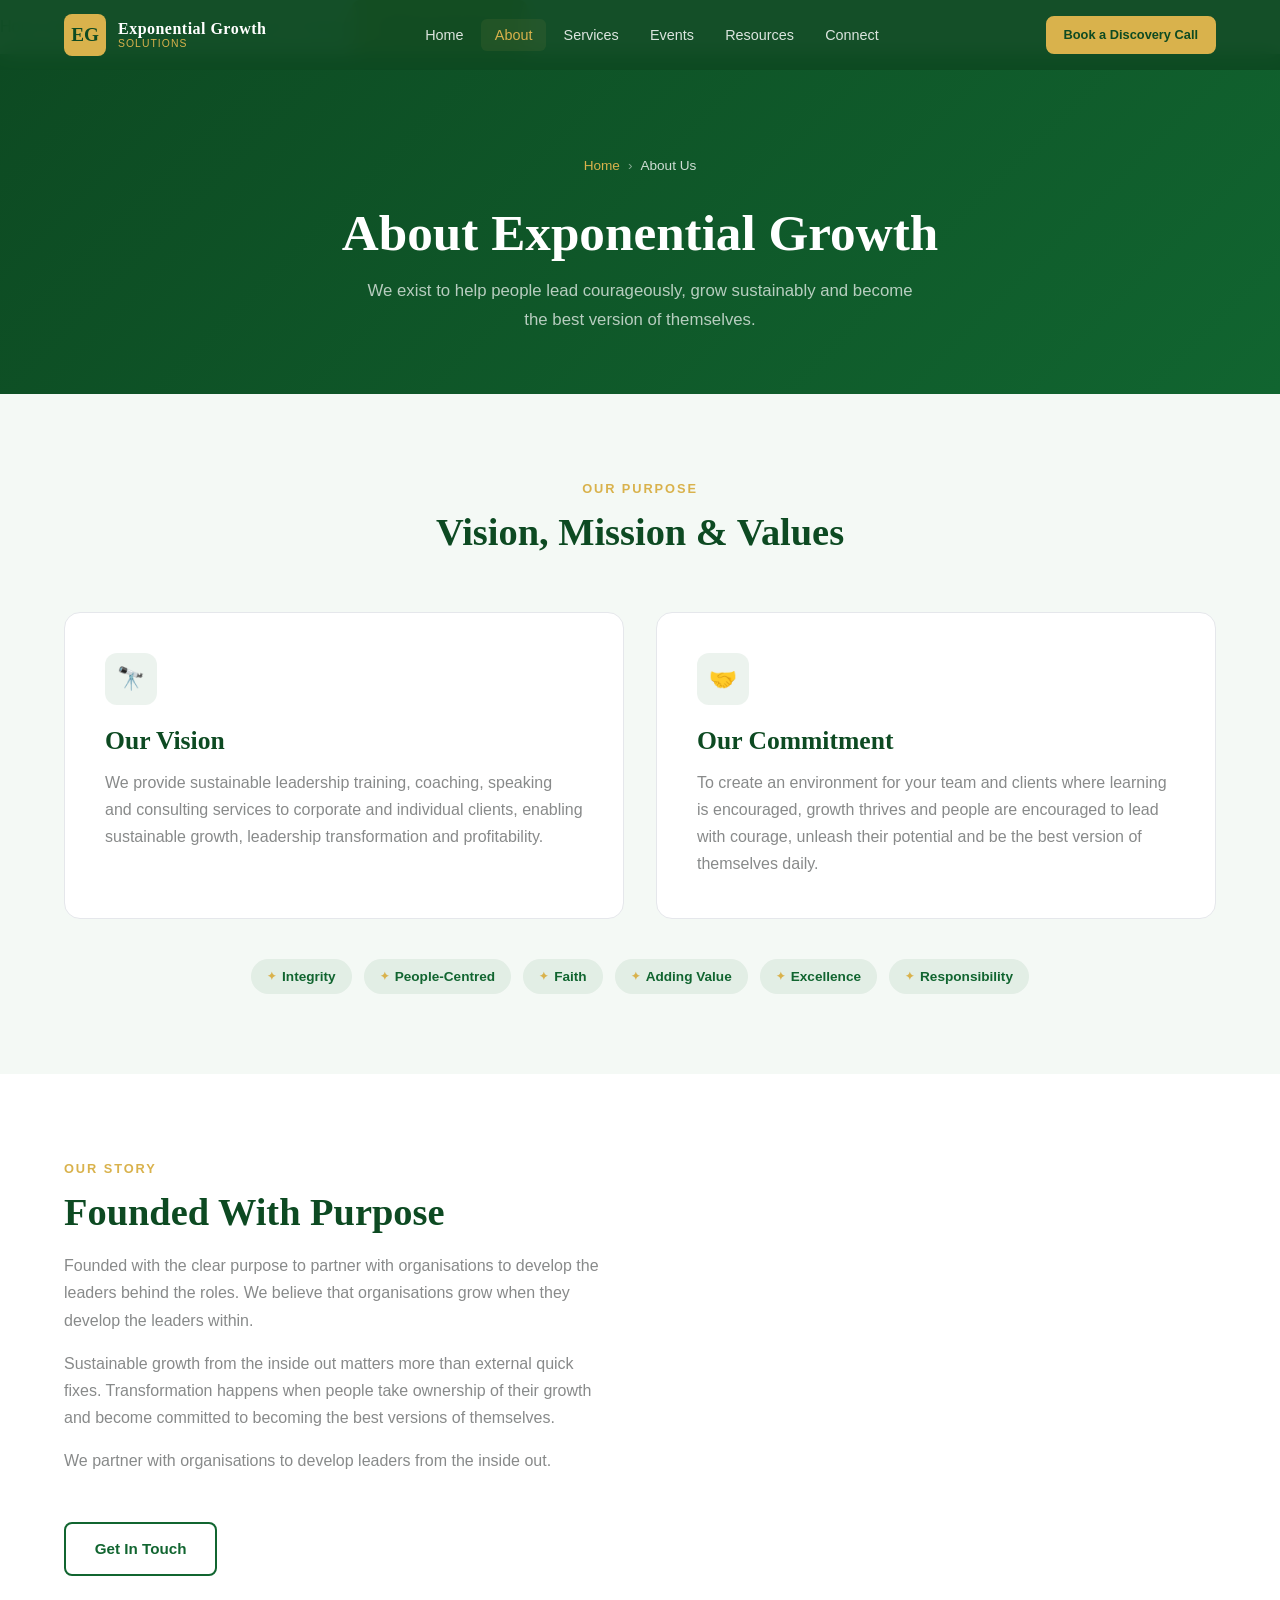
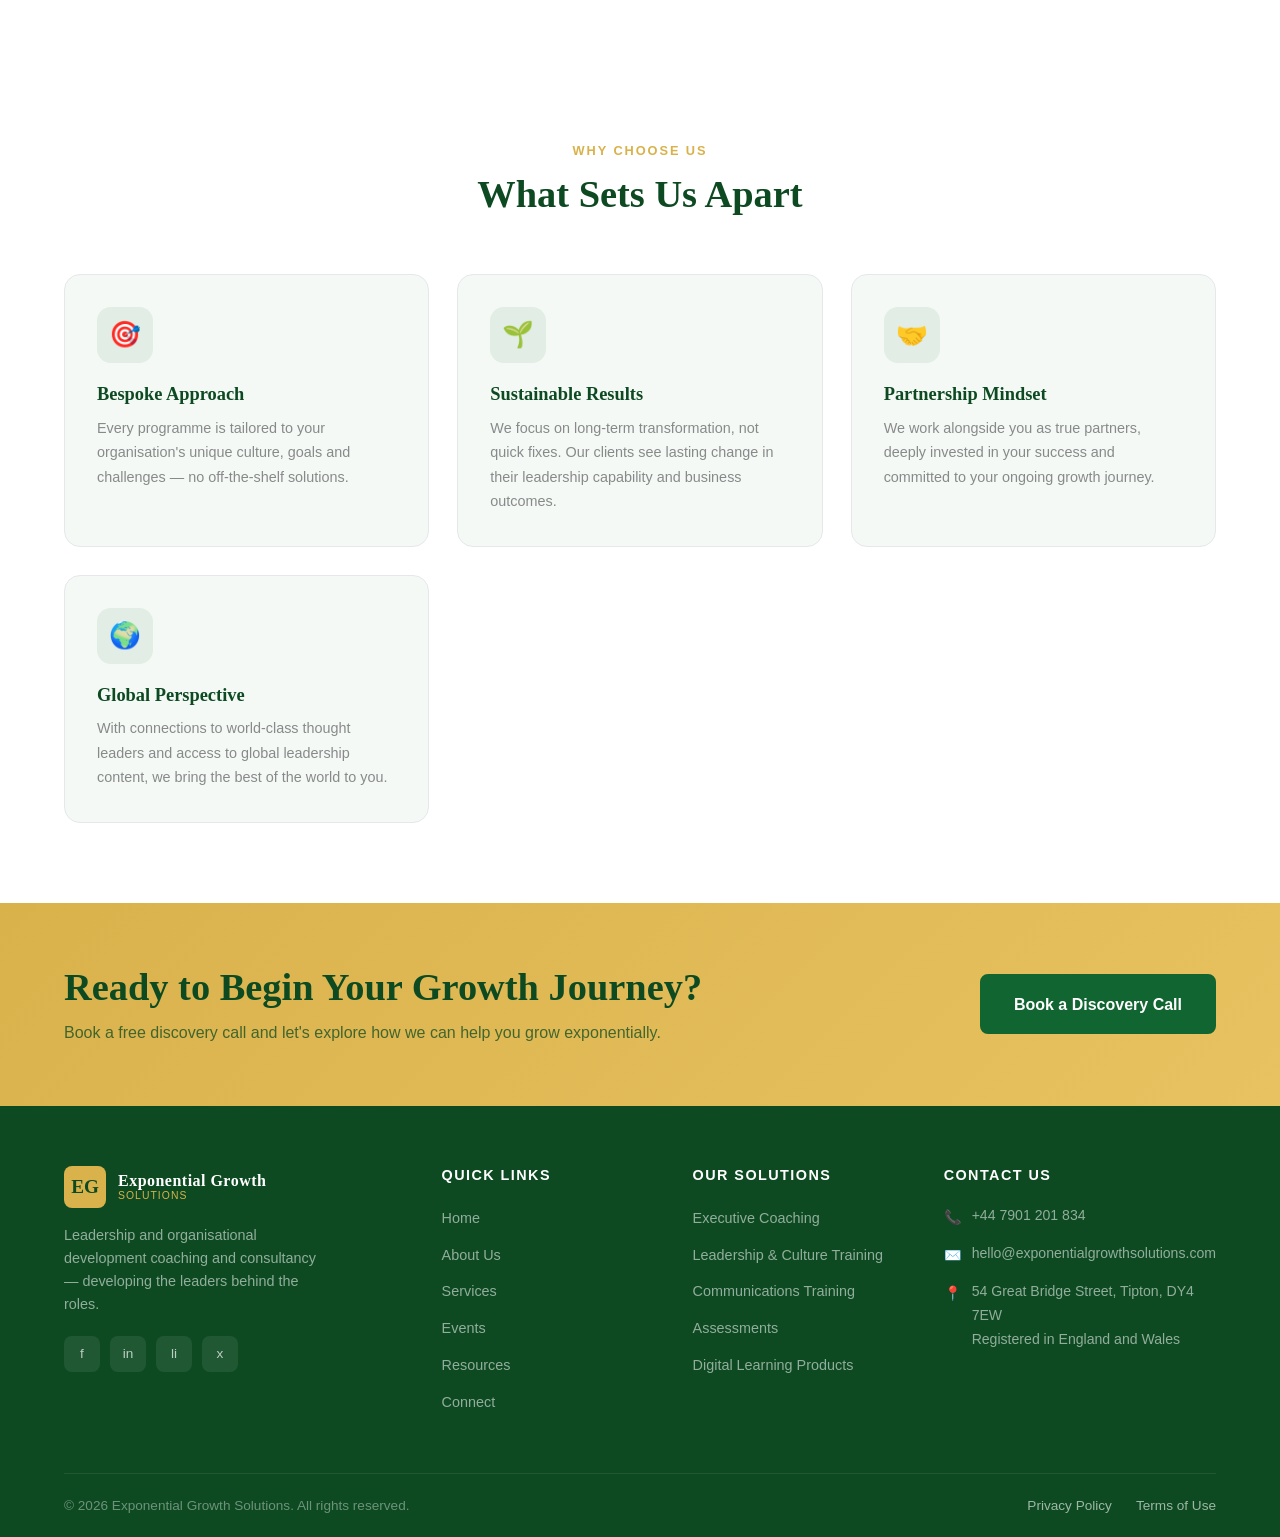
==== commit 486b08f3: "Update footer copyright year from 2025 to 2026 Agent-Logs-Url: https://github.com/InadeAfricaGuy/Exp" ====
--- a/about.html
+++ b/about.html
@@ -237,7 +237,7 @@
         </div>
       </div>
       <div class="footer-bottom">
-        <p>© 2025 Exponential Growth Solutions. All rights reserved.</p>
+        <p>© 2026 Exponential Growth Solutions. All rights reserved.</p>
         <div style="display:flex;gap:1.5rem;">
           <a href="#">Privacy Policy</a>
           <a href="#">Terms of Use</a>
--- a/css/styles.css
+++ b/css/styles.css
@@ -719,6 +719,9 @@
   grid-template-columns: 1fr 1.4fr;
   gap: 60px;
 }
+.contact-book-block { grid-column: 1; grid-row: 1; }
+.contact-info-block  { grid-column: 1; grid-row: 2; }
+.contact-form-wrap   { grid-column: 2; grid-row: 1 / 3; }
 .contact-info h3 { margin-bottom: 1.25rem; }
 .contact-detail {
   display: flex;
@@ -1039,6 +1042,9 @@
 @media (max-width: 1024px) {
   .footer-grid { grid-template-columns: 1fr 1fr; }
   .contact-grid { grid-template-columns: 1fr; gap: 40px; }
+  .contact-book-block { grid-column: auto; grid-row: auto; order: 1; }
+  .contact-info-block  { grid-column: auto; grid-row: auto; order: 2; }
+  .contact-form-wrap   { grid-column: auto; grid-row: auto; order: 3; }
   .strip-grid { grid-template-columns: 1fr; gap: 40px; }
   .mv-grid { grid-template-columns: 1fr; }
 }
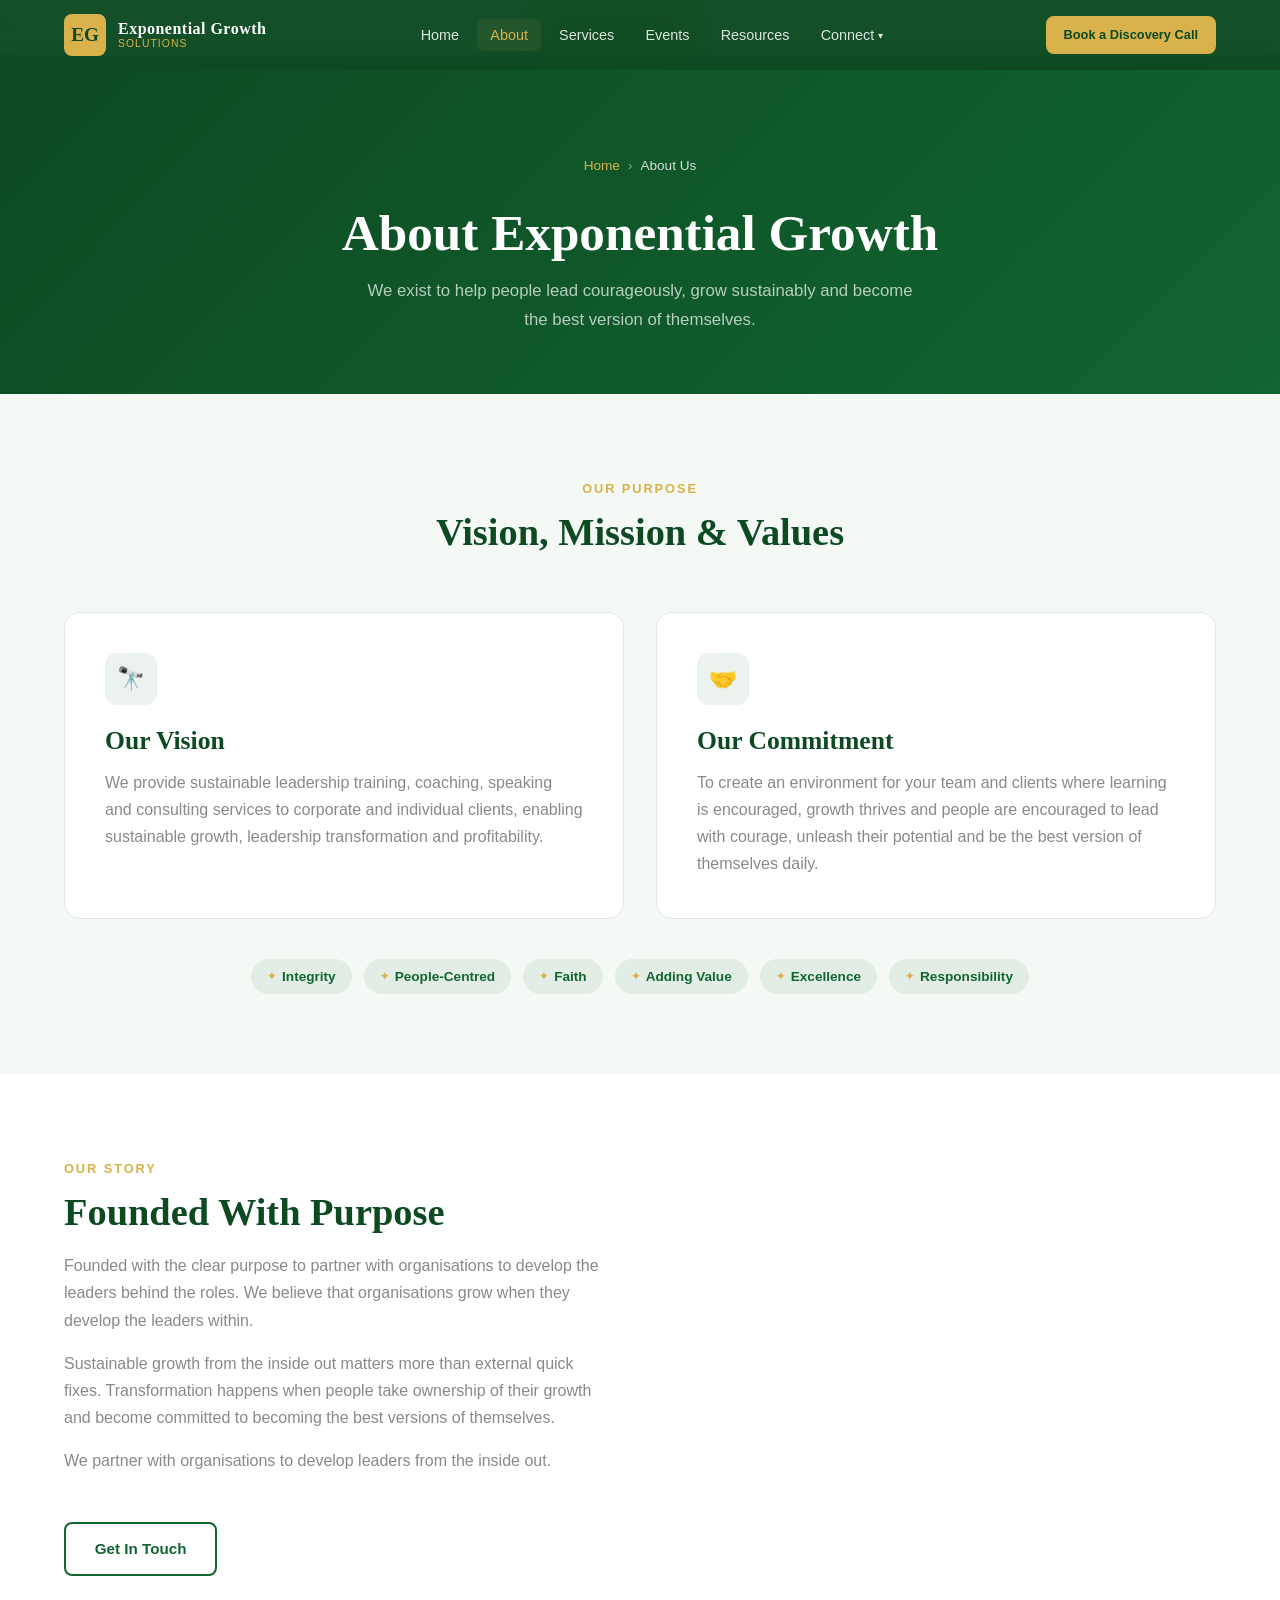
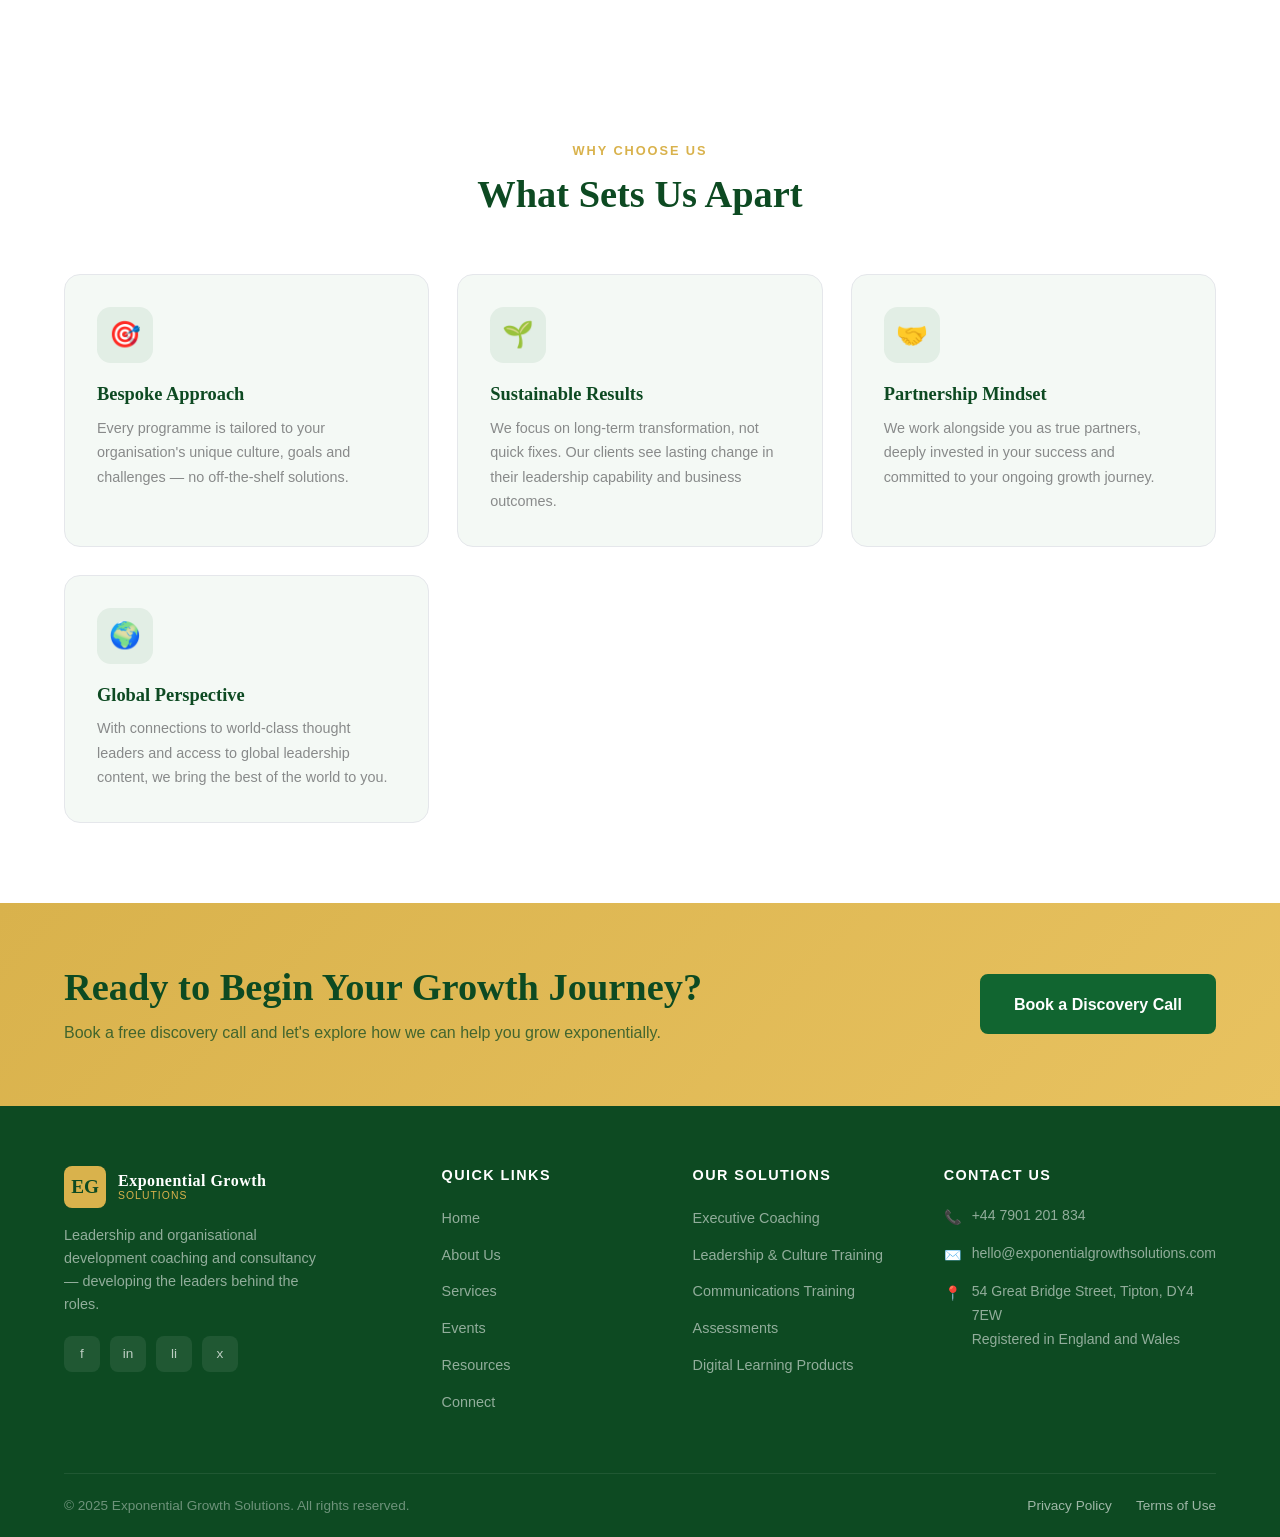
==== commit 82782a2e: "Add Connect dropdown menu with Book a Connection Call across all pages Agent-Logs-Url: https://githu" ====
--- a/about.html
+++ b/about.html
@@ -25,7 +25,13 @@
         <li><a href="services.html">Services</a></li>
         <li><a href="events.html">Events</a></li>
         <li><a href="resources.html">Resources</a></li>
-        <li><a href="contact.html">Connect</a></li>
+        <li class="nav-dropdown">
+          <button class="nav-dropdown-toggle" aria-expanded="false" aria-haspopup="true">Connect <span class="nav-dropdown-arrow" aria-hidden="true">▾</span></button>
+          <ul class="nav-dropdown-menu" role="menu">
+            <li role="none"><a href="contact.html" role="menuitem">Contact</a></li>
+            <li role="none"><a href="book-a-call.html" role="menuitem">Book a Connection Call</a></li>
+          </ul>
+        </li>
       </ul>
       <a href="book-a-call.html" class="btn btn-primary nav-cta">Book a Discovery Call</a>
       <button class="nav-hamburger" aria-label="Toggle mobile menu" aria-expanded="false">
@@ -39,7 +45,8 @@
     <a href="services.html">Services</a>
     <a href="events.html">Events</a>
     <a href="resources.html">Resources</a>
-    <a href="contact.html">Contact</a>
+    <a href="contact.html">Connect</a>
+    <a href="book-a-call.html">Book a Connection Call</a>
     <a href="book-a-call.html" class="btn btn-primary">Book a Session</a>
   </div>
 
@@ -237,7 +244,7 @@
         </div>
       </div>
       <div class="footer-bottom">
-        <p>© 2026 Exponential Growth Solutions. All rights reserved.</p>
+        <p>© 2025 Exponential Growth Solutions. All rights reserved.</p>
         <div style="display:flex;gap:1.5rem;">
           <a href="#">Privacy Policy</a>
           <a href="#">Terms of Use</a>
--- a/css/styles.css
+++ b/css/styles.css
@@ -208,6 +208,63 @@
 .nav-hamburger.open span:nth-child(1) { transform: translateY(7px) rotate(45deg); }
 .nav-hamburger.open span:nth-child(2) { opacity: 0; }
 .nav-hamburger.open span:nth-child(3) { transform: translateY(-7px) rotate(-45deg); }
+
+/* ---- NAV DROPDOWN ---- */
+.nav-dropdown { position: relative; }
+.nav-dropdown-toggle {
+  display: flex;
+  align-items: center;
+  gap: 0.25rem;
+  background: none;
+  border: none;
+  cursor: pointer;
+  color: rgba(255,255,255,0.85);
+  font-size: 0.9rem;
+  font-weight: 500;
+  font-family: inherit;
+  padding: 0.5rem 0.85rem;
+  border-radius: 6px;
+  transition: all var(--transition);
+}
+.nav-dropdown-toggle:hover,
+.nav-dropdown-toggle.active {
+  color: var(--accent);
+  background: rgba(217,178,76,0.08);
+}
+.nav-dropdown-arrow {
+  font-size: 0.65rem;
+  transition: transform var(--transition);
+}
+.nav-dropdown.open .nav-dropdown-arrow { transform: rotate(180deg); }
+.nav-dropdown-menu {
+  display: none;
+  position: absolute;
+  top: calc(100% + 0.4rem);
+  left: 0;
+  min-width: 220px;
+  background: var(--primary-dark);
+  border: 1px solid rgba(255,255,255,0.1);
+  border-radius: 8px;
+  box-shadow: 0 8px 24px rgba(0,0,0,0.35);
+  z-index: 200;
+  padding: 0.4rem 0;
+  list-style: none;
+}
+.nav-dropdown.open .nav-dropdown-menu { display: block; }
+.nav-dropdown-menu li a {
+  display: block;
+  padding: 0.6rem 1.2rem;
+  color: rgba(255,255,255,0.85);
+  font-size: 0.875rem;
+  font-weight: 500;
+  white-space: nowrap;
+  transition: all var(--transition);
+}
+.nav-dropdown-menu li a:hover,
+.nav-dropdown-menu li a.active {
+  color: var(--accent);
+  background: rgba(217,178,76,0.1);
+}
 
 /* ---- HERO ---- */
 .hero {
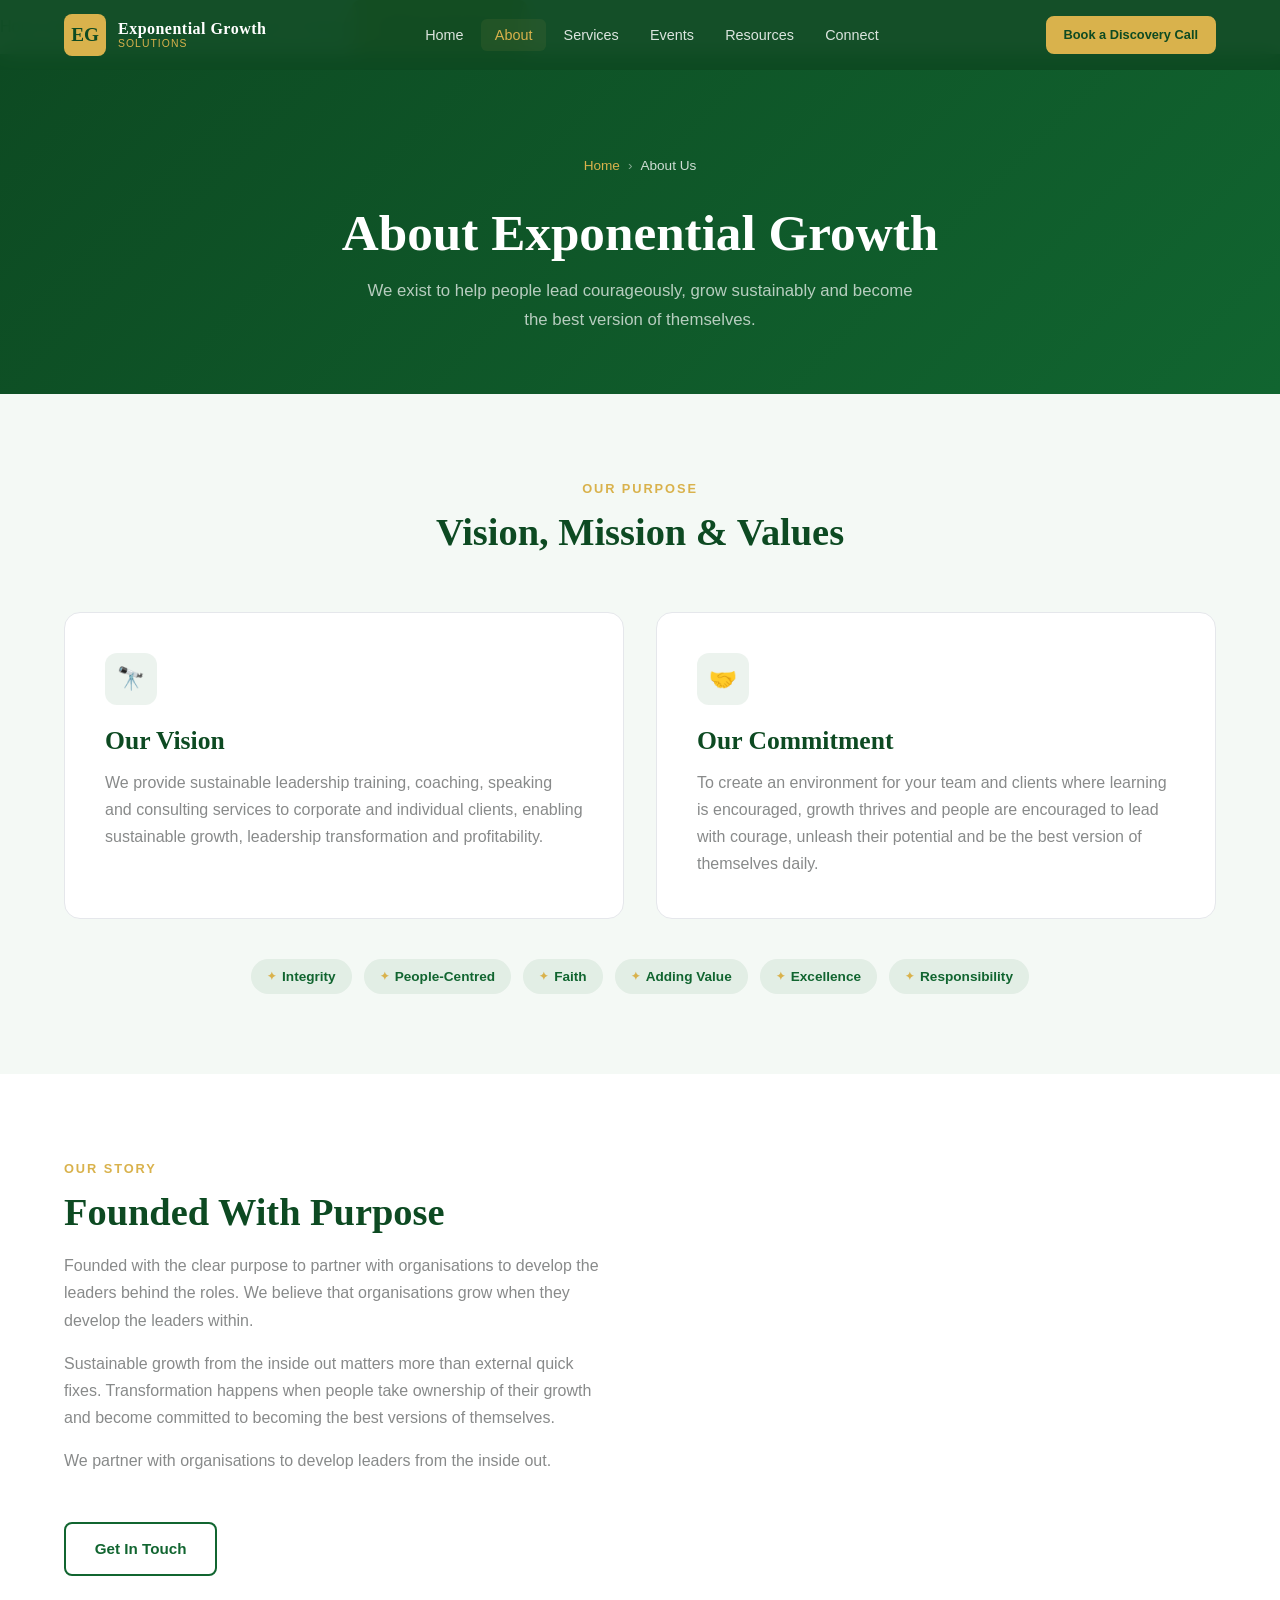
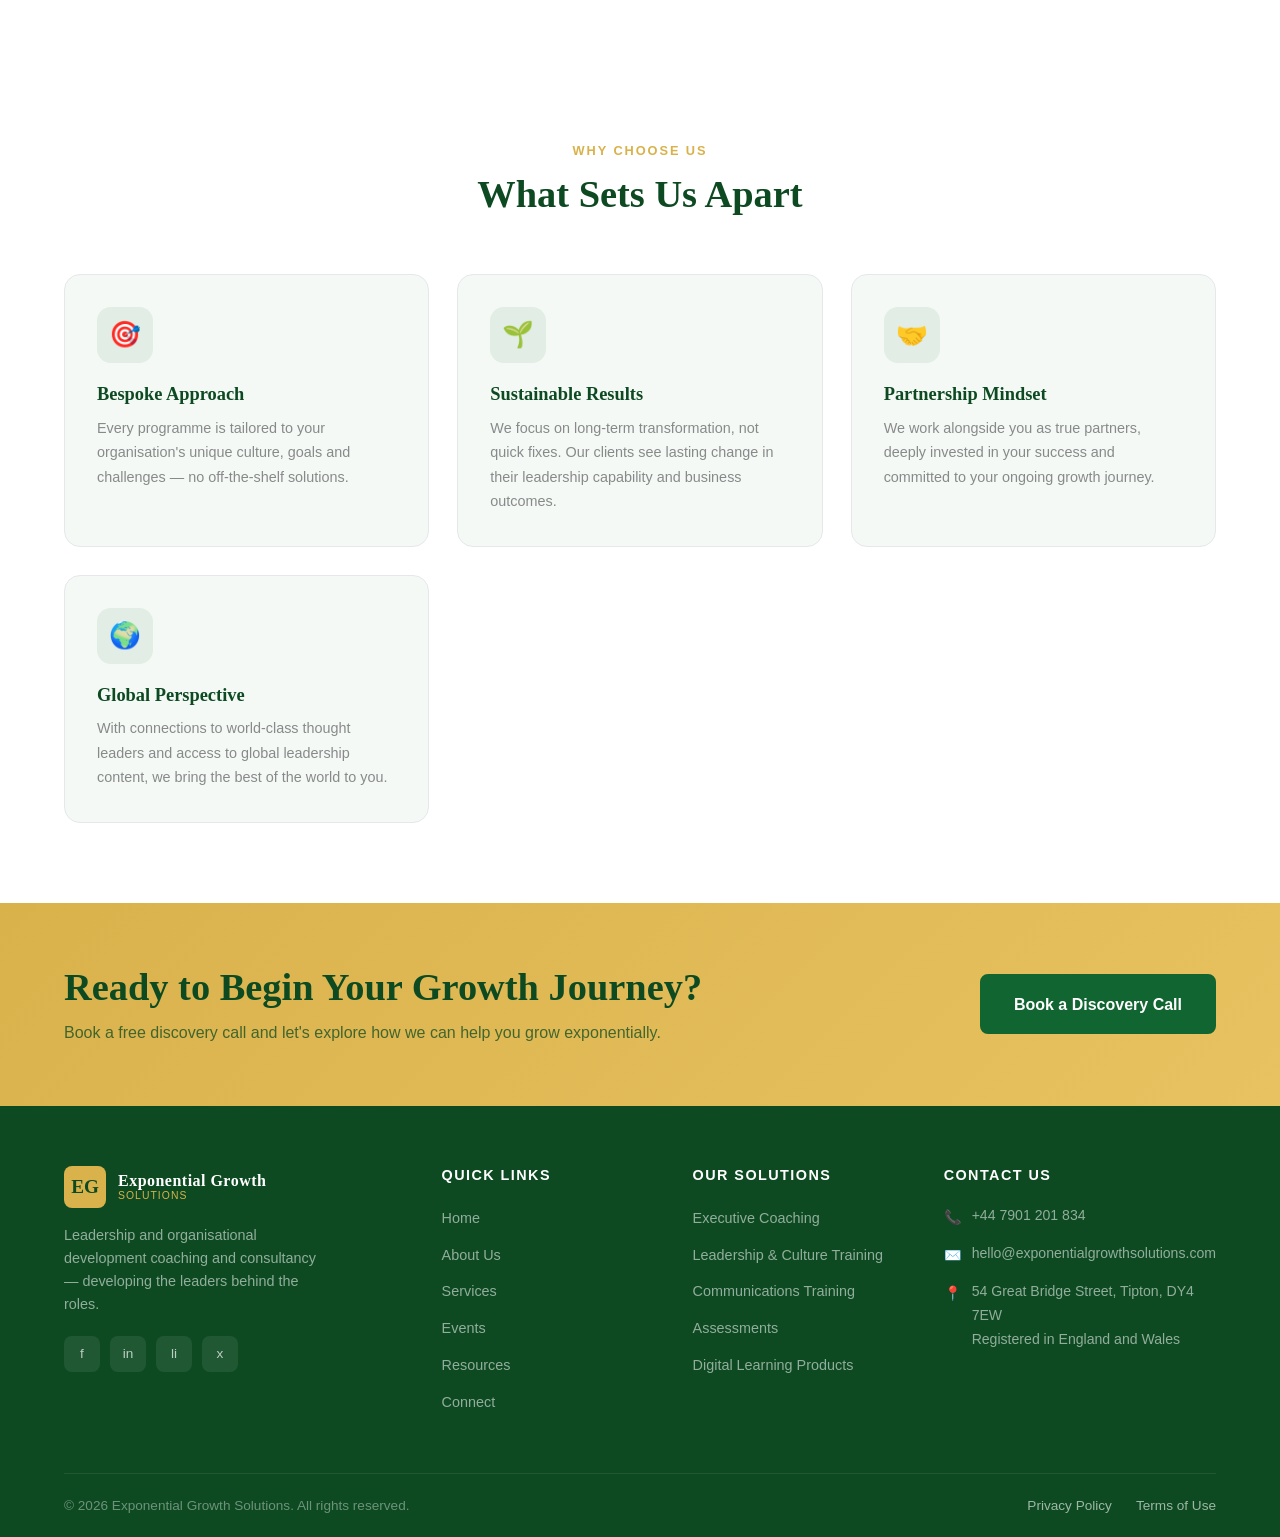
==== commit d9447620: "Merge pull request #22 from InadeAfricaGuy/copilot/fix-footer-year-to-2026 Fix footer copyright year" ====
--- a/about.html
+++ b/about.html
@@ -25,13 +25,7 @@
         <li><a href="services.html">Services</a></li>
         <li><a href="events.html">Events</a></li>
         <li><a href="resources.html">Resources</a></li>
-        <li class="nav-dropdown">
-          <button class="nav-dropdown-toggle" aria-expanded="false" aria-haspopup="true">Connect <span class="nav-dropdown-arrow" aria-hidden="true">▾</span></button>
-          <ul class="nav-dropdown-menu" role="menu">
-            <li role="none"><a href="contact.html" role="menuitem">Contact</a></li>
-            <li role="none"><a href="book-a-call.html" role="menuitem">Book a Connection Call</a></li>
-          </ul>
-        </li>
+        <li><a href="contact.html">Connect</a></li>
       </ul>
       <a href="book-a-call.html" class="btn btn-primary nav-cta">Book a Discovery Call</a>
       <button class="nav-hamburger" aria-label="Toggle mobile menu" aria-expanded="false">
@@ -45,8 +39,7 @@
     <a href="services.html">Services</a>
     <a href="events.html">Events</a>
     <a href="resources.html">Resources</a>
-    <a href="contact.html">Connect</a>
-    <a href="book-a-call.html">Book a Connection Call</a>
+    <a href="contact.html">Contact</a>
     <a href="book-a-call.html" class="btn btn-primary">Book a Session</a>
   </div>
 
@@ -244,7 +237,7 @@
         </div>
       </div>
       <div class="footer-bottom">
-        <p>© 2025 Exponential Growth Solutions. All rights reserved.</p>
+        <p>© 2026 Exponential Growth Solutions. All rights reserved.</p>
         <div style="display:flex;gap:1.5rem;">
           <a href="#">Privacy Policy</a>
           <a href="#">Terms of Use</a>
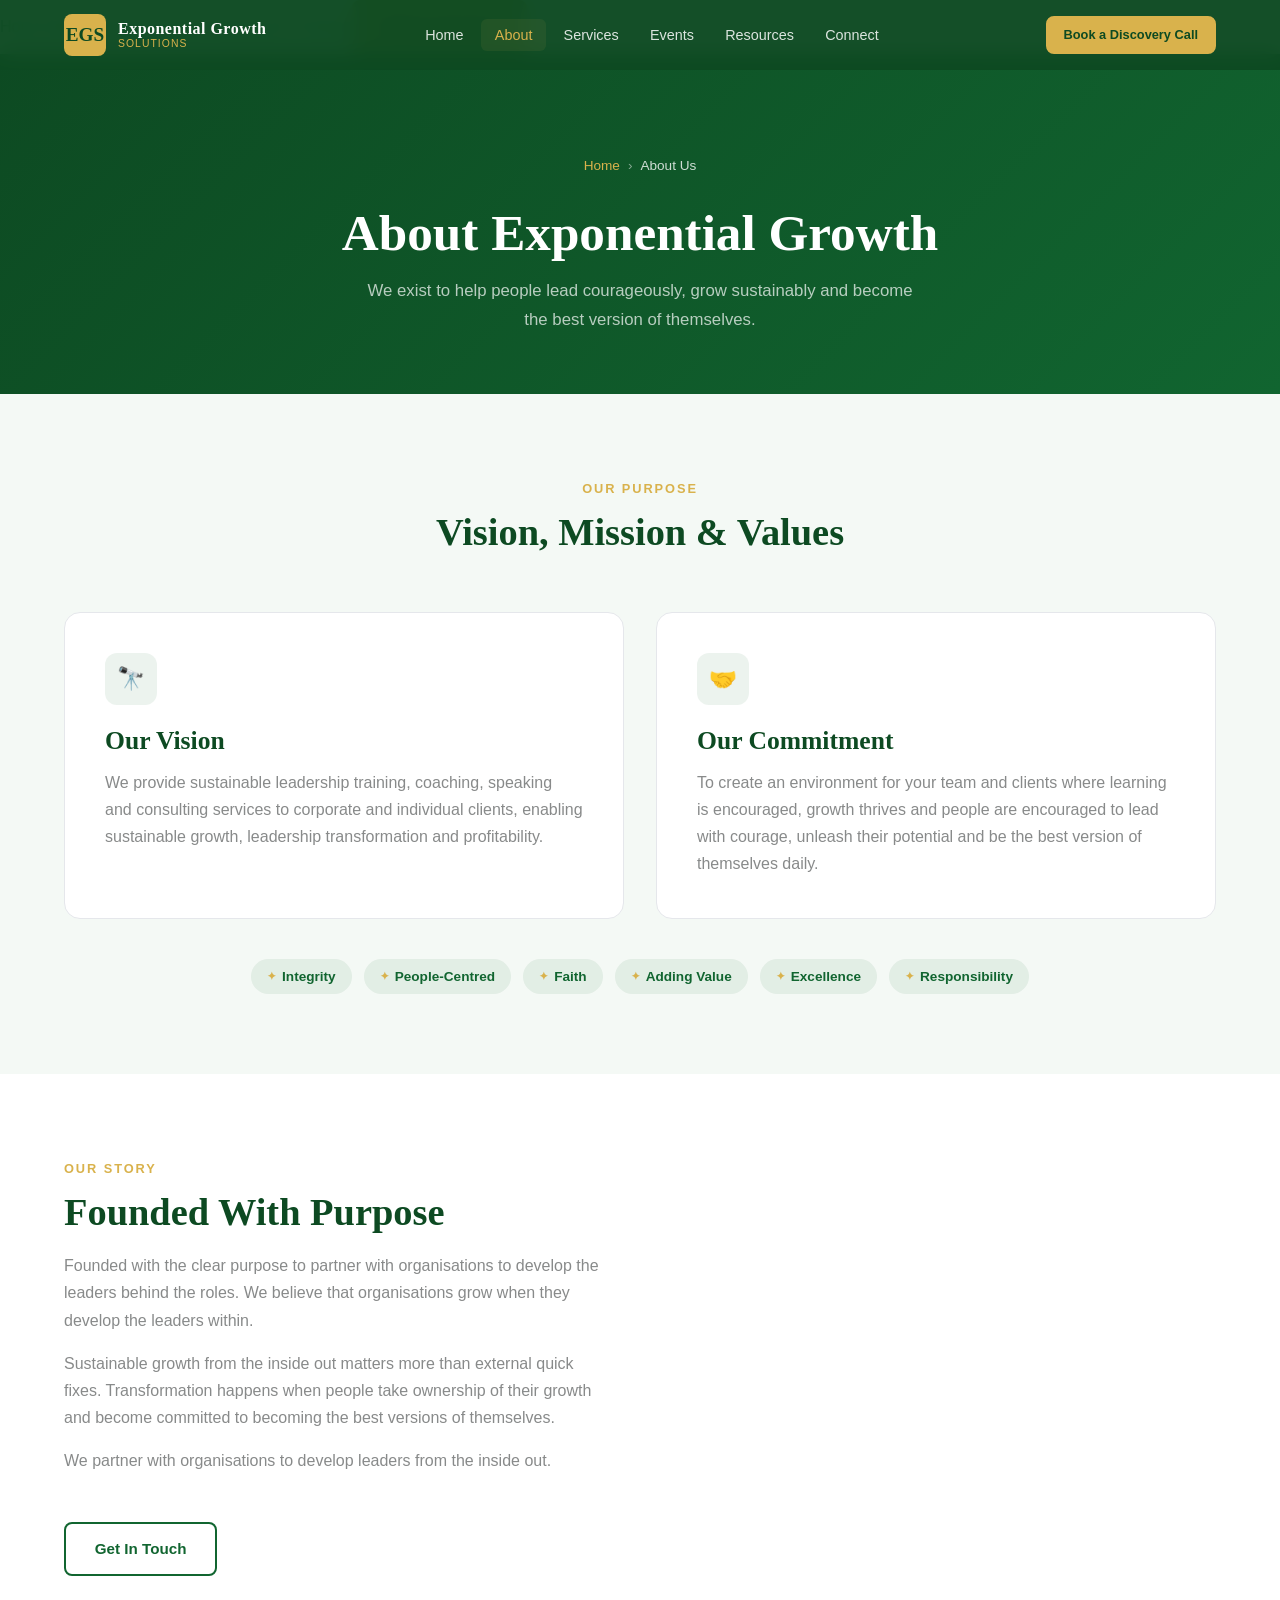
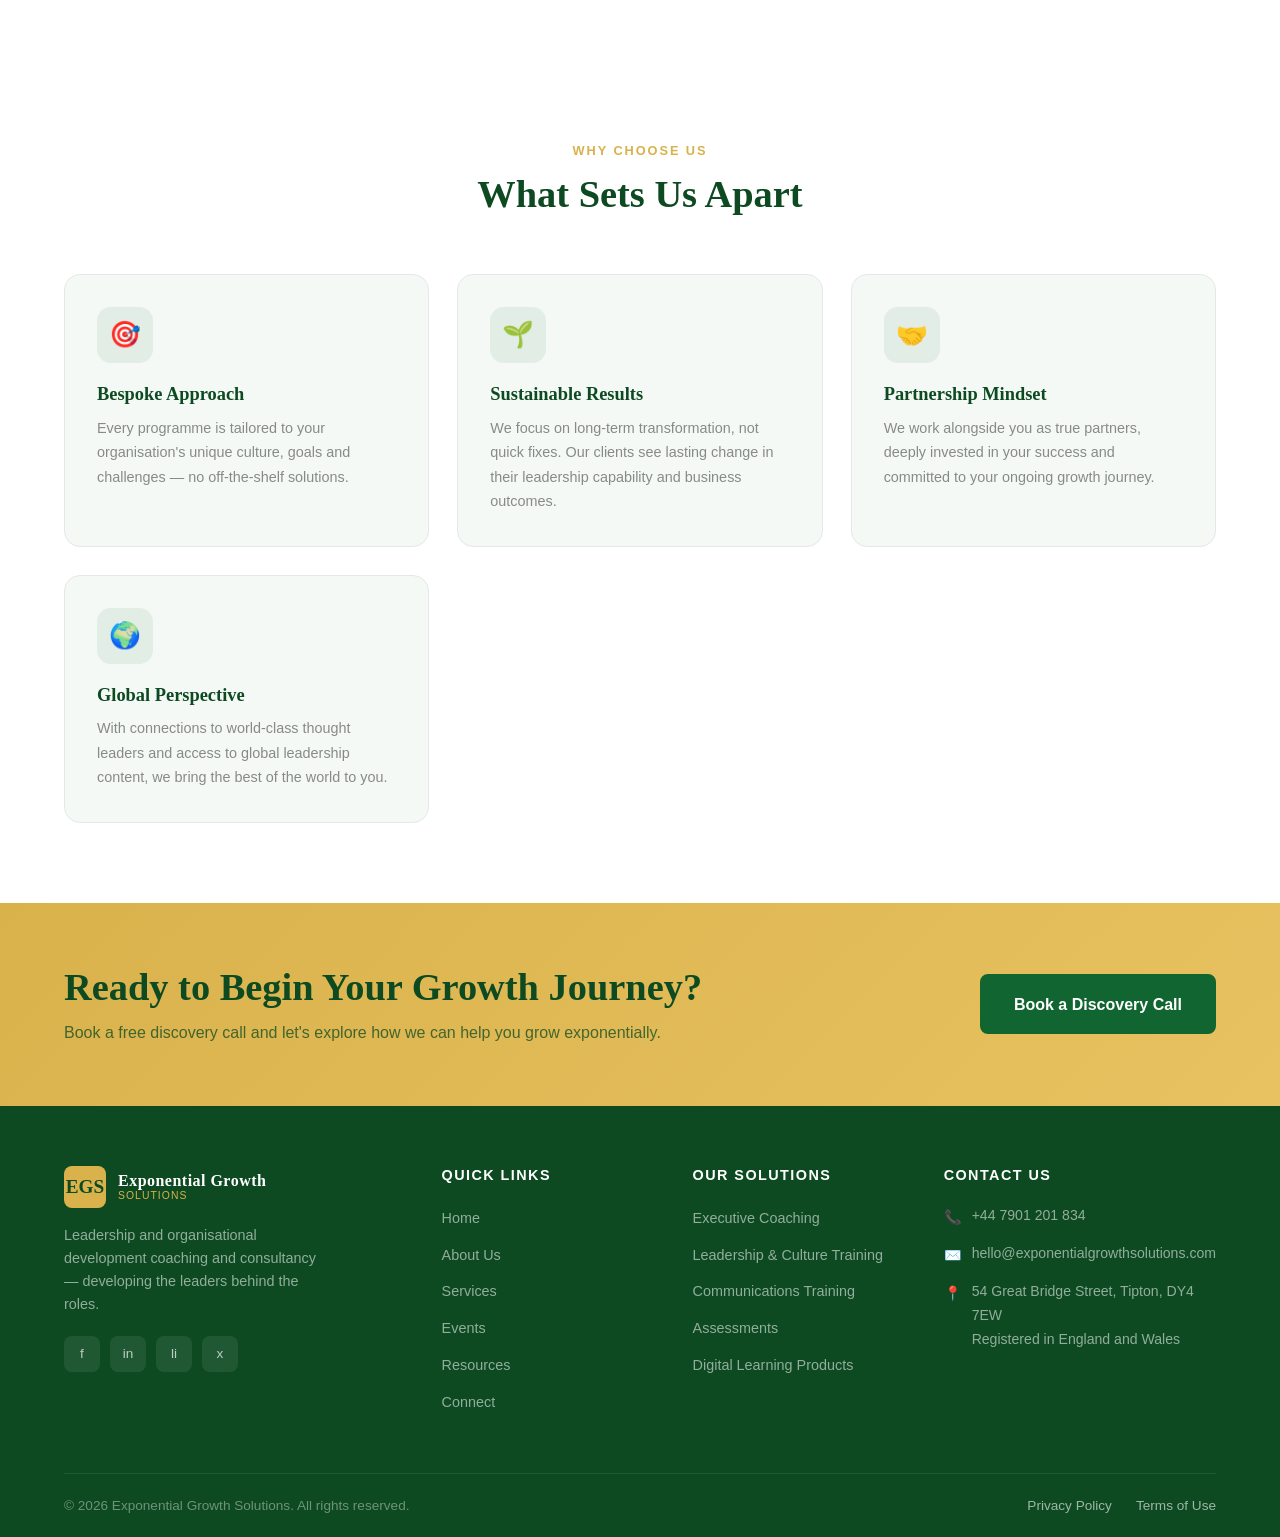
==== commit 9bcb1f65: "Update logo text from EG to EGS in header and footer across all pages Agent-Logs-Url: https://github" ====
--- a/about.html
+++ b/about.html
@@ -13,7 +13,7 @@
   <nav class="navbar" role="navigation" aria-label="Main navigation">
     <div class="container nav-inner">
       <a href="index.html" class="nav-logo" aria-label="Exponential Growth Solutions – Home">
-        <div class="nav-logo-icon">EG</div>
+        <div class="nav-logo-icon">EGS</div>
         <div class="nav-logo-text">
           <span class="nav-logo-name">Exponential Growth</span>
           <span class="nav-logo-sub">Solutions</span>
@@ -185,7 +185,7 @@
       <div class="footer-grid">
         <div class="footer-brand">
           <a href="index.html" class="nav-logo">
-            <div class="nav-logo-icon">EG</div>
+            <div class="nav-logo-icon">EGS</div>
             <div class="nav-logo-text">
               <span class="nav-logo-name">Exponential Growth</span>
               <span class="nav-logo-sub">Solutions</span>
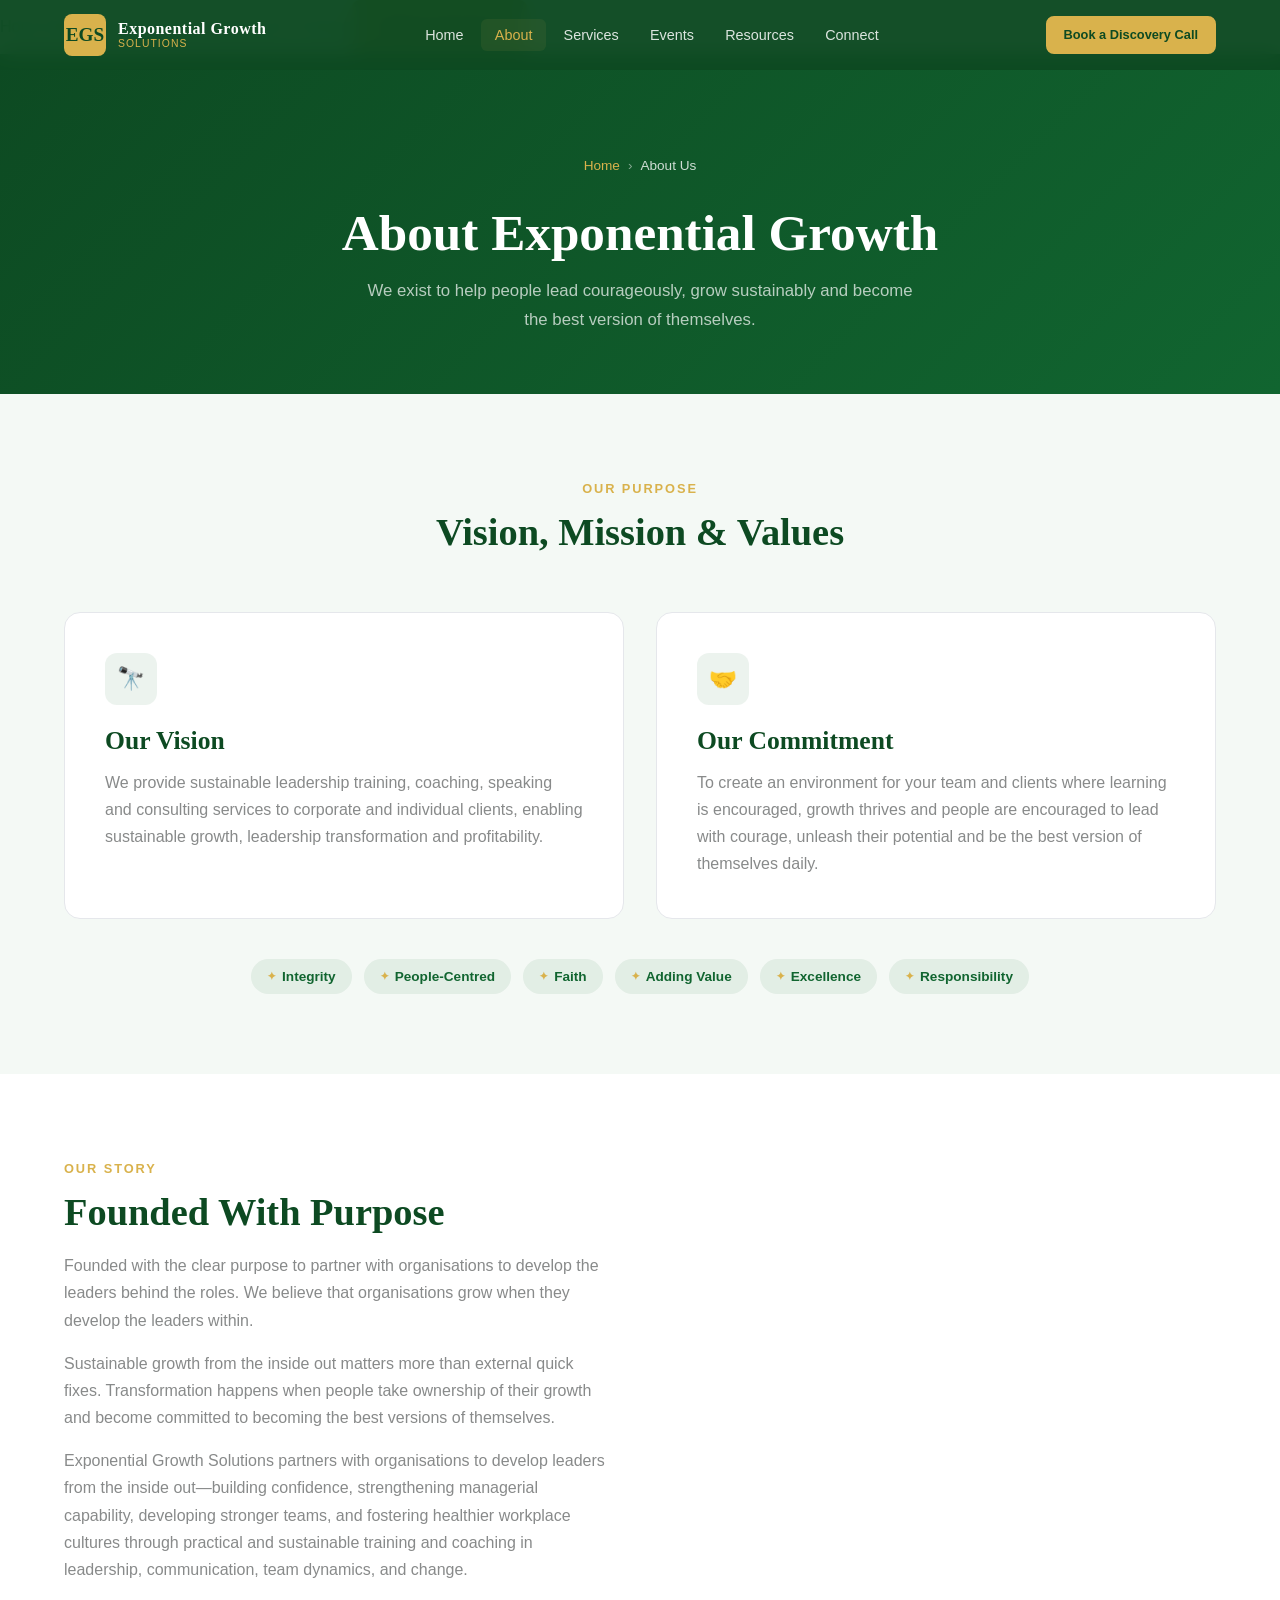
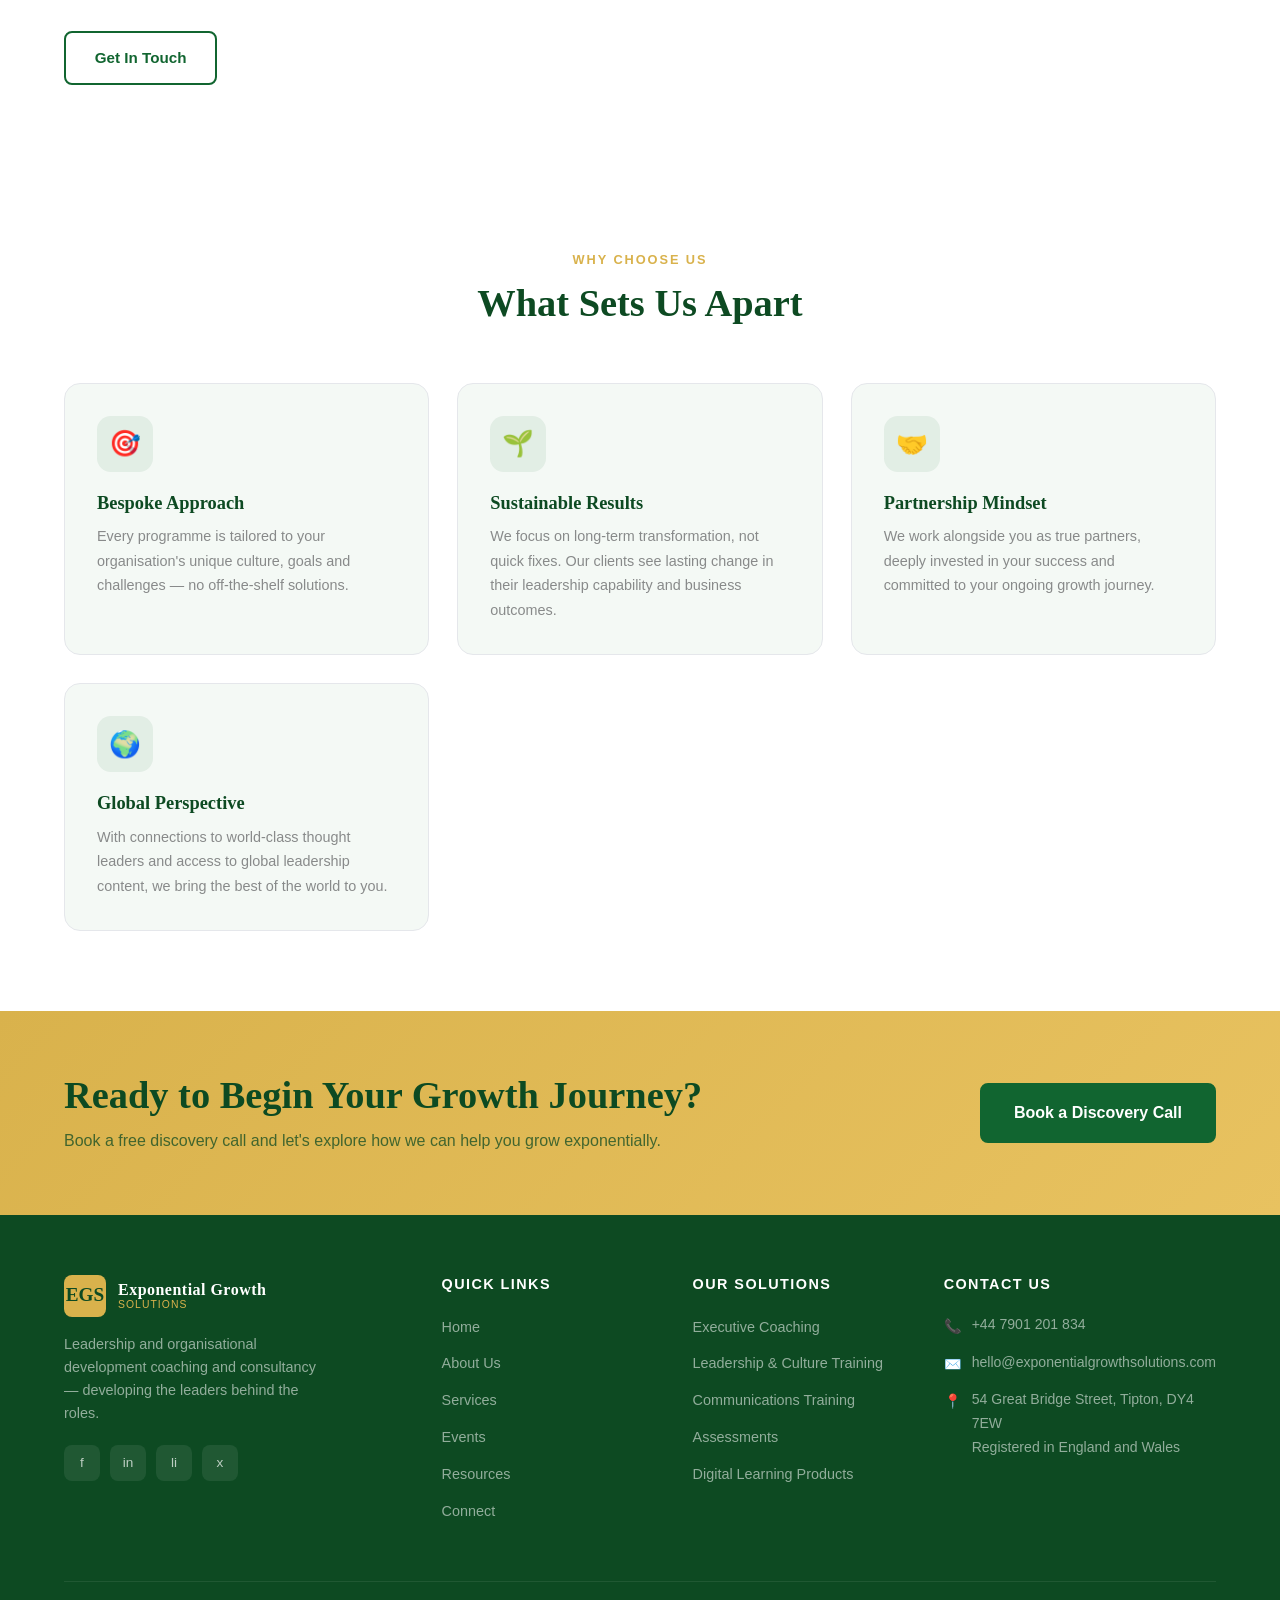
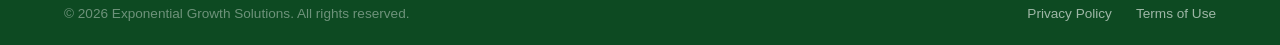
==== commit 1f6ca05f: "Update Our Story paragraph, remove Kate attribution from mastermind Agent-Logs-Url: https://github.c" ====
--- a/about.html
+++ b/about.html
@@ -99,7 +99,7 @@
           Sustainable growth from the inside out matters more than external quick fixes. Transformation happens when people take ownership of their growth and become committed to becoming the best versions of themselves.
         </p>
         <p>
-          We partner with organisations to develop leaders from the inside out.
+          Exponential Growth Solutions partners with organisations to develop leaders from the inside out—building confidence, strengthening managerial capability, developing stronger teams, and fostering healthier workplace cultures through practical and sustainable training and coaching in leadership, communication, team dynamics, and change.
         </p>
         <a href="contact.html" class="btn btn-outline-dark mt-2">Get In Touch</a>
       </div>
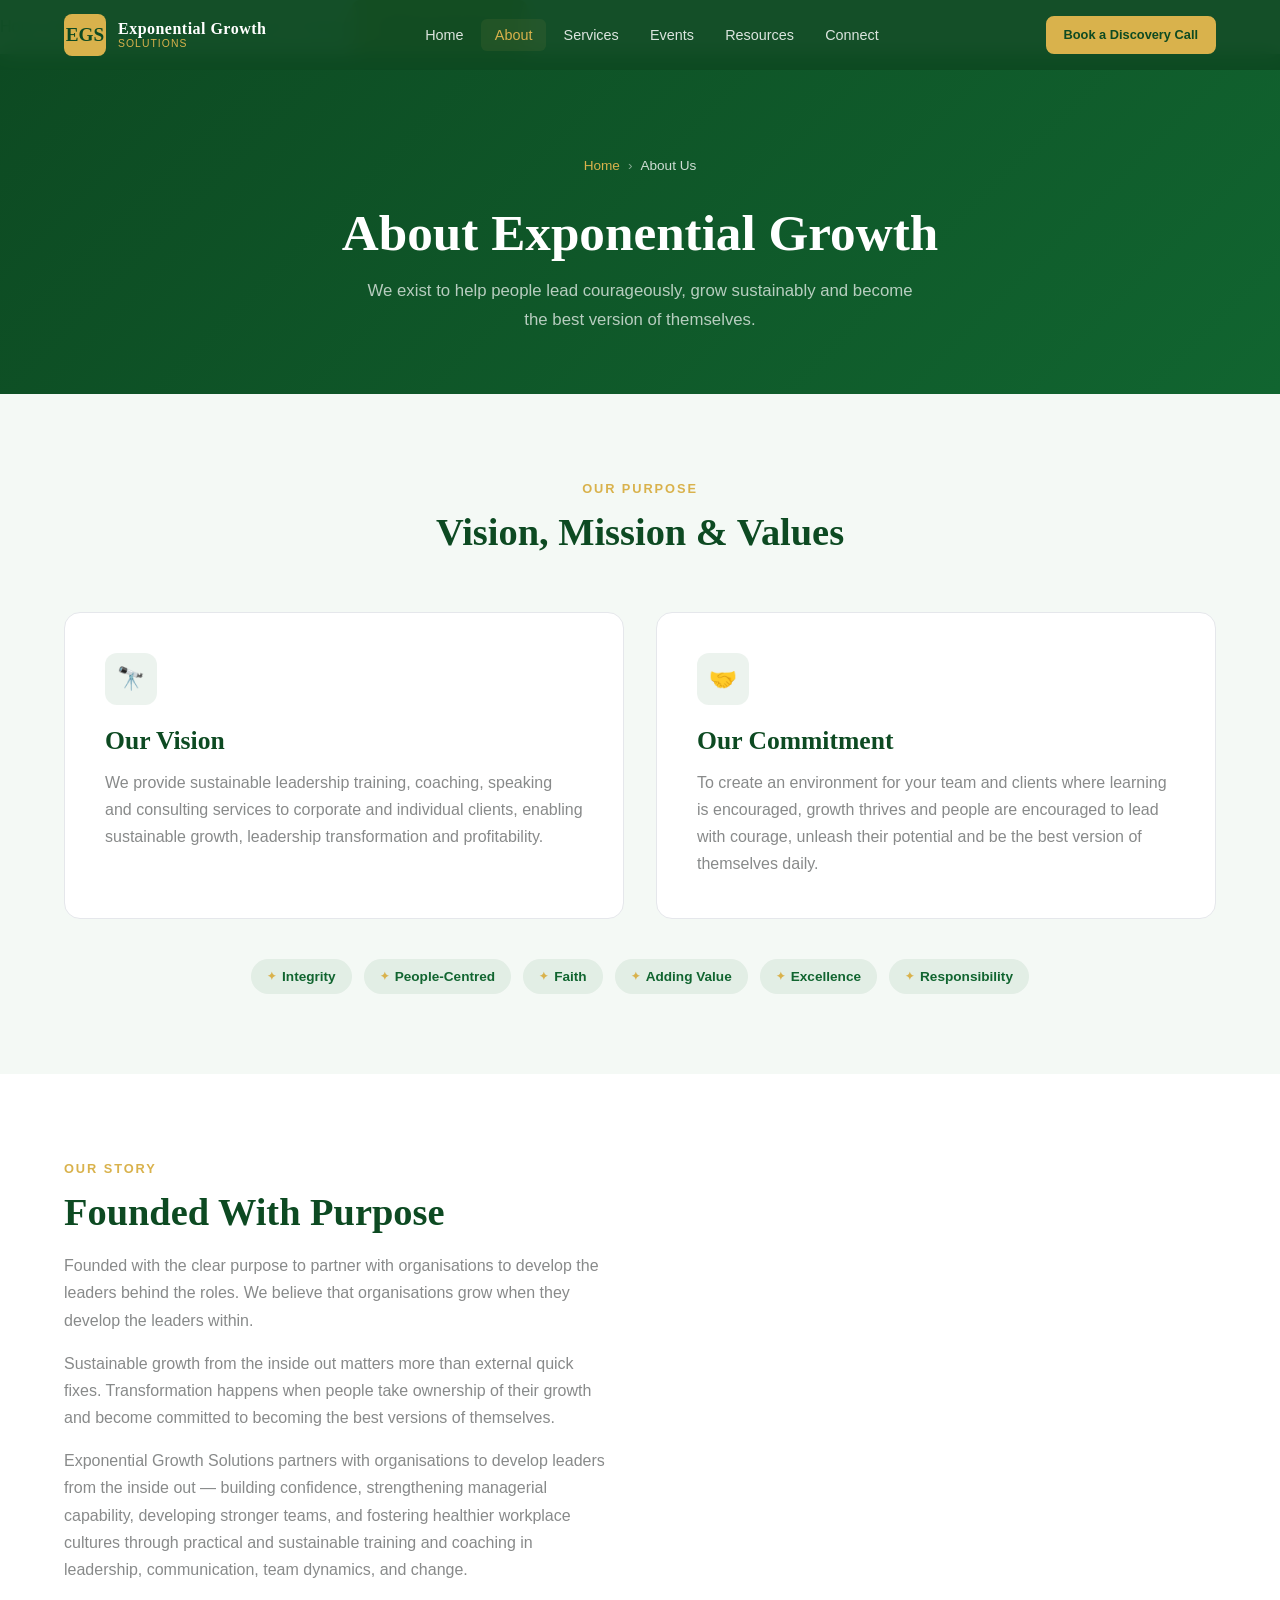
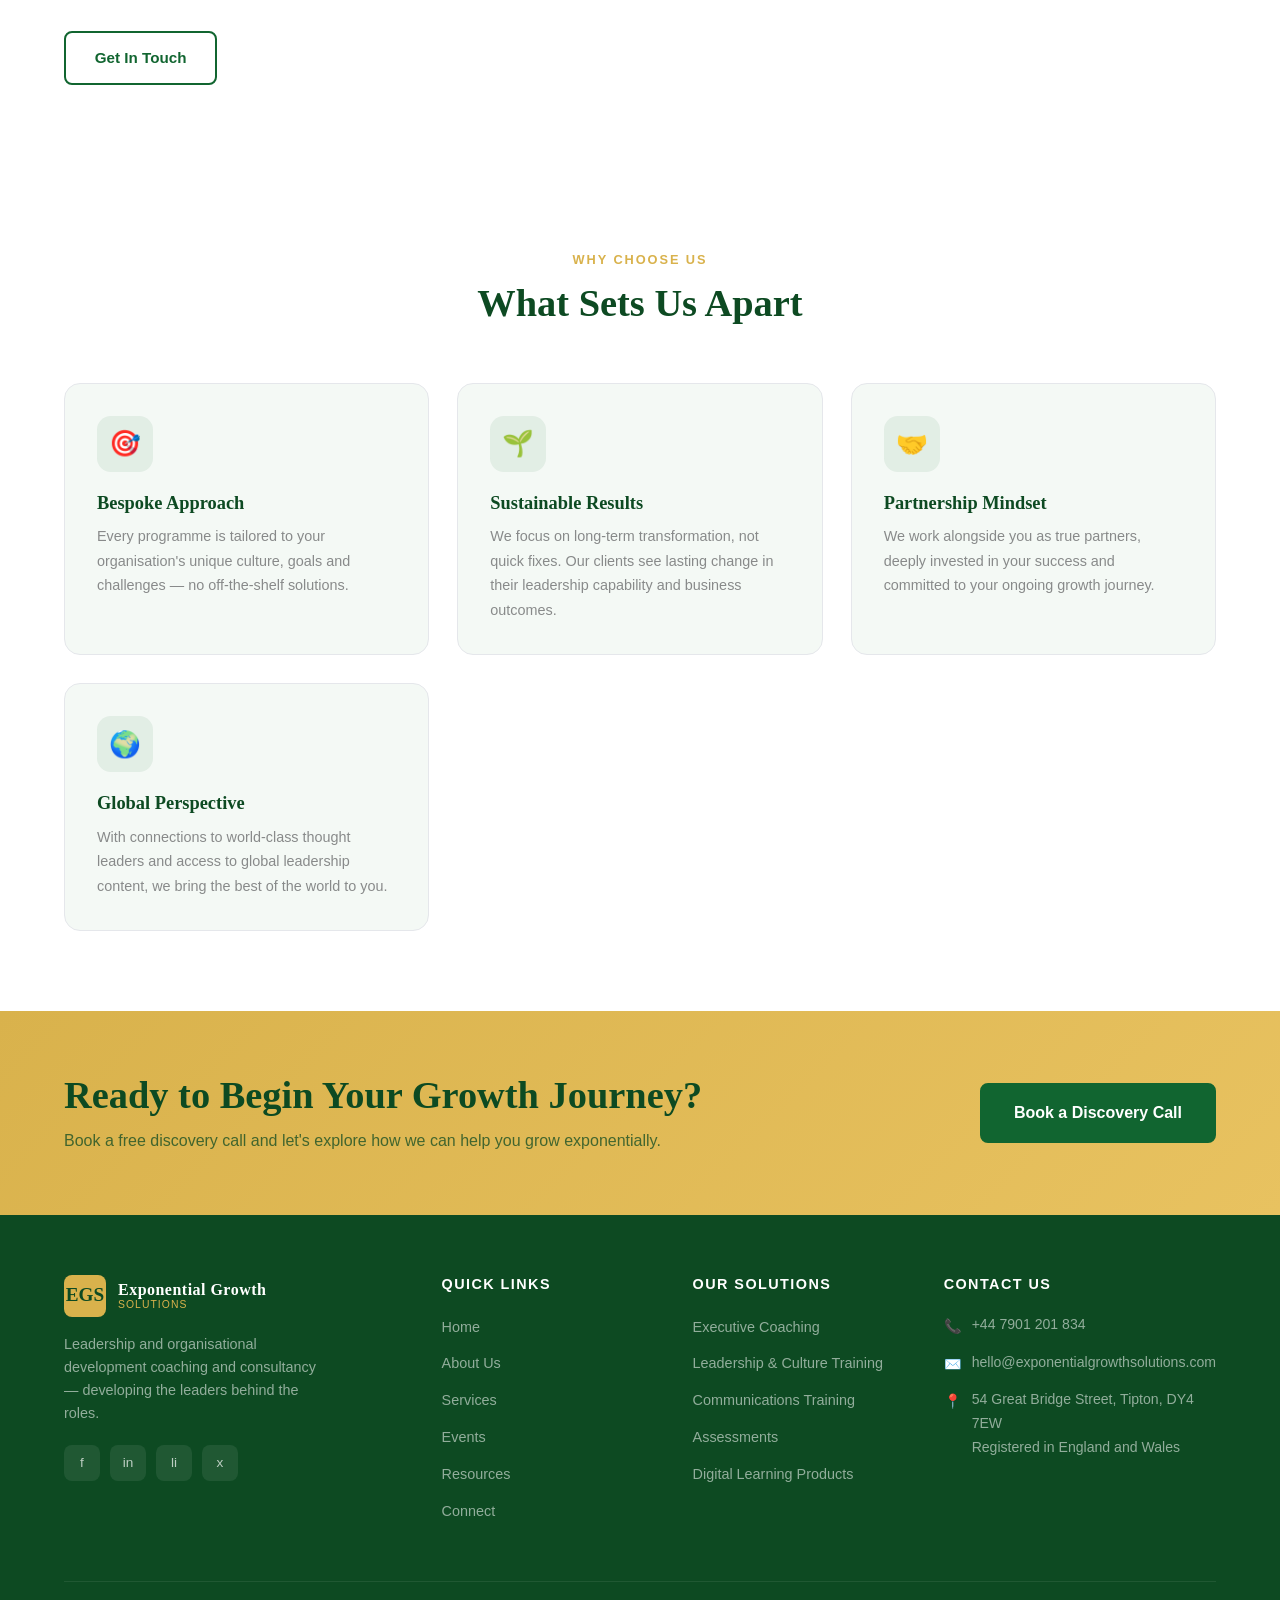
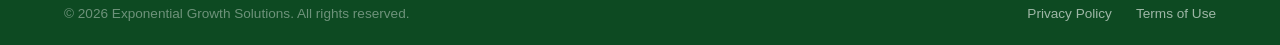
==== commit 162212b4: "Add spaces around em dash in about.html Agent-Logs-Url: https://github.com/InadeAfricaGuy/Exponentia" ====
--- a/about.html
+++ b/about.html
@@ -99,7 +99,7 @@
           Sustainable growth from the inside out matters more than external quick fixes. Transformation happens when people take ownership of their growth and become committed to becoming the best versions of themselves.
         </p>
         <p>
-          Exponential Growth Solutions partners with organisations to develop leaders from the inside out—building confidence, strengthening managerial capability, developing stronger teams, and fostering healthier workplace cultures through practical and sustainable training and coaching in leadership, communication, team dynamics, and change.
+          Exponential Growth Solutions partners with organisations to develop leaders from the inside out — building confidence, strengthening managerial capability, developing stronger teams, and fostering healthier workplace cultures through practical and sustainable training and coaching in leadership, communication, team dynamics, and change.
         </p>
         <a href="contact.html" class="btn btn-outline-dark mt-2">Get In Touch</a>
       </div>
